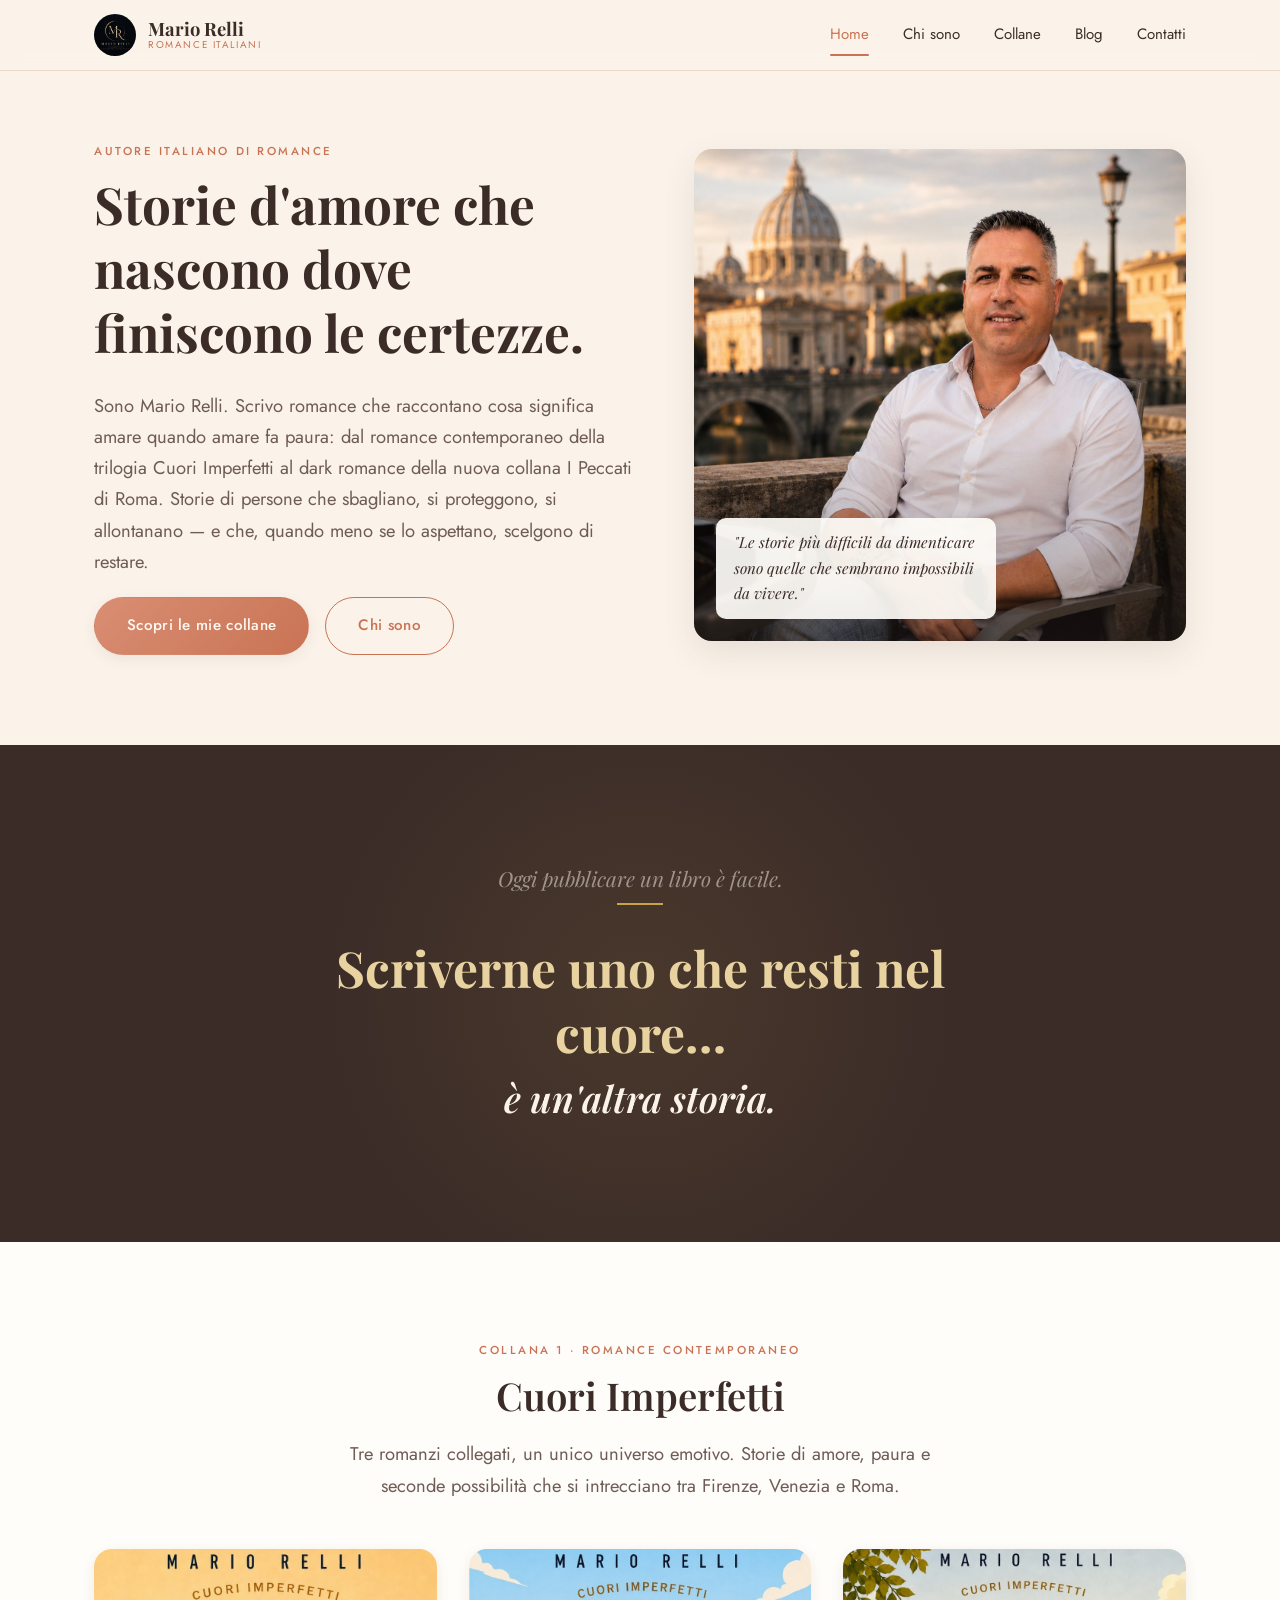
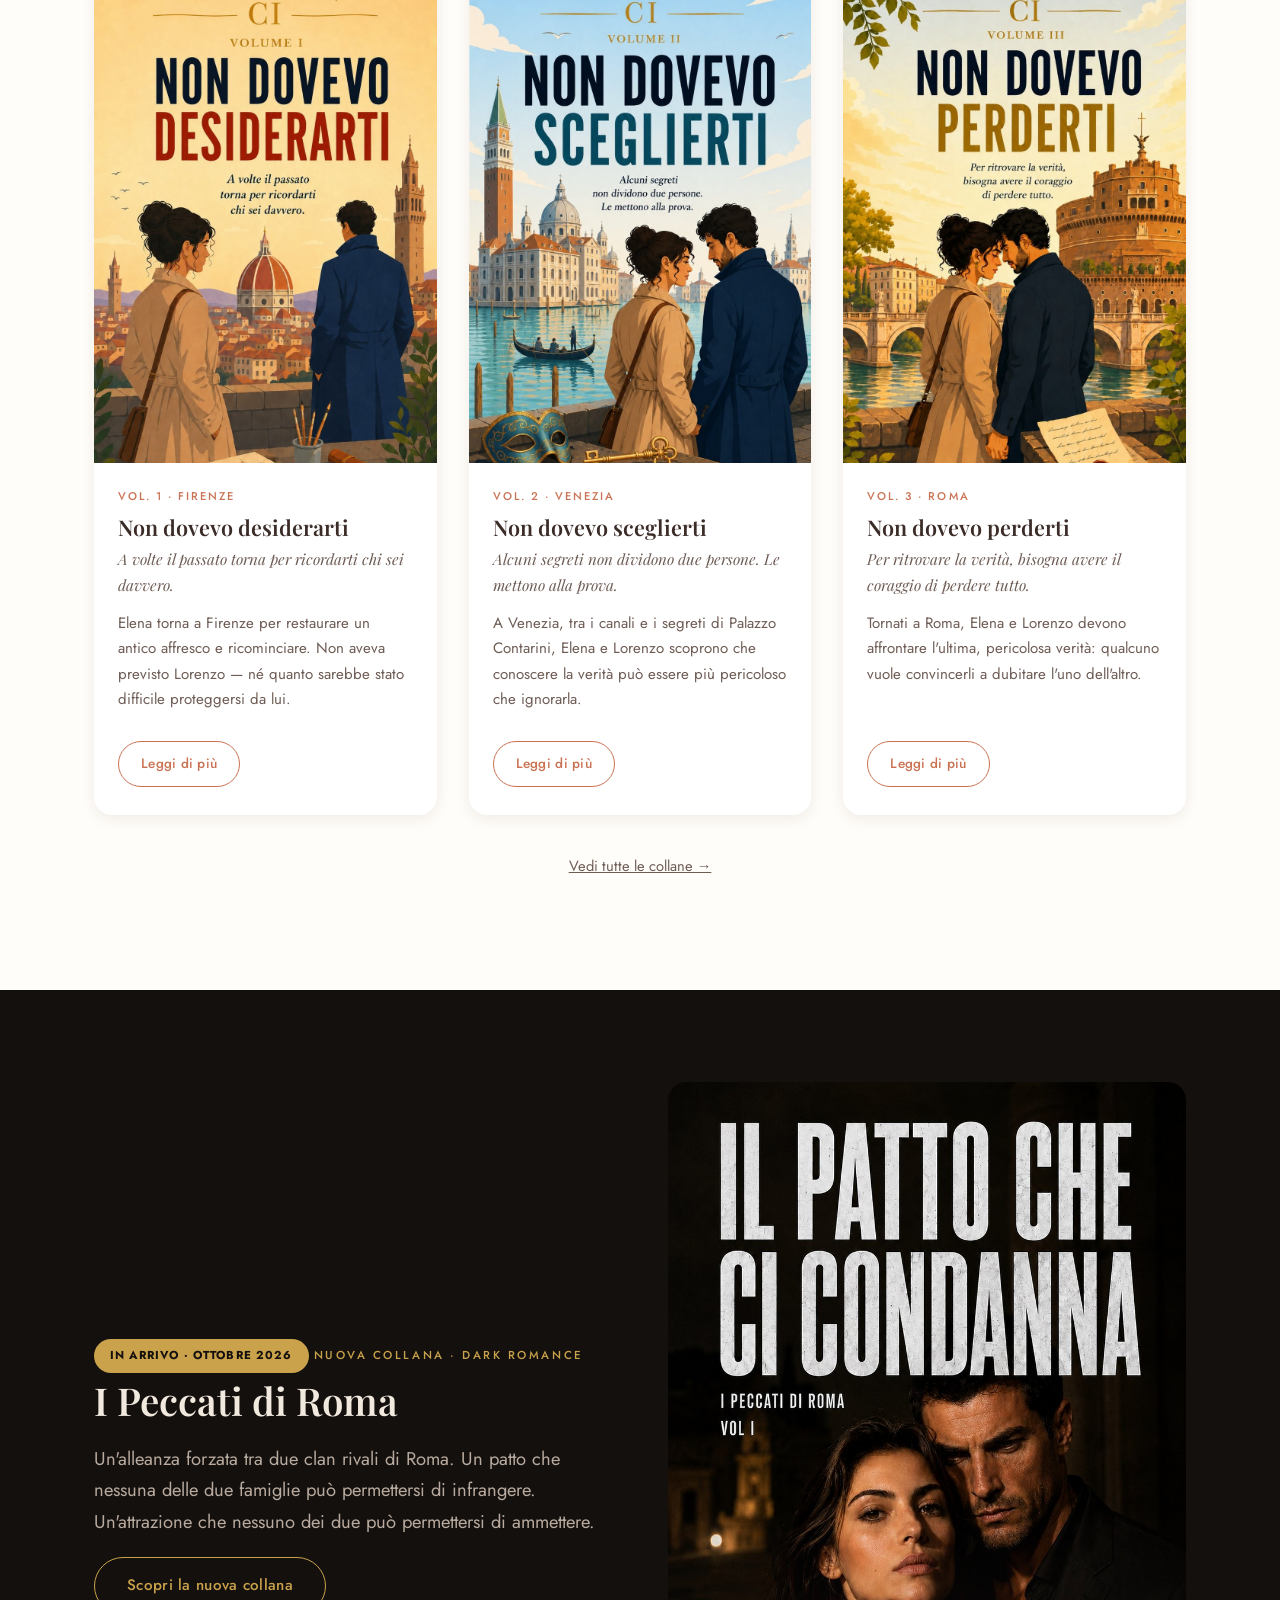
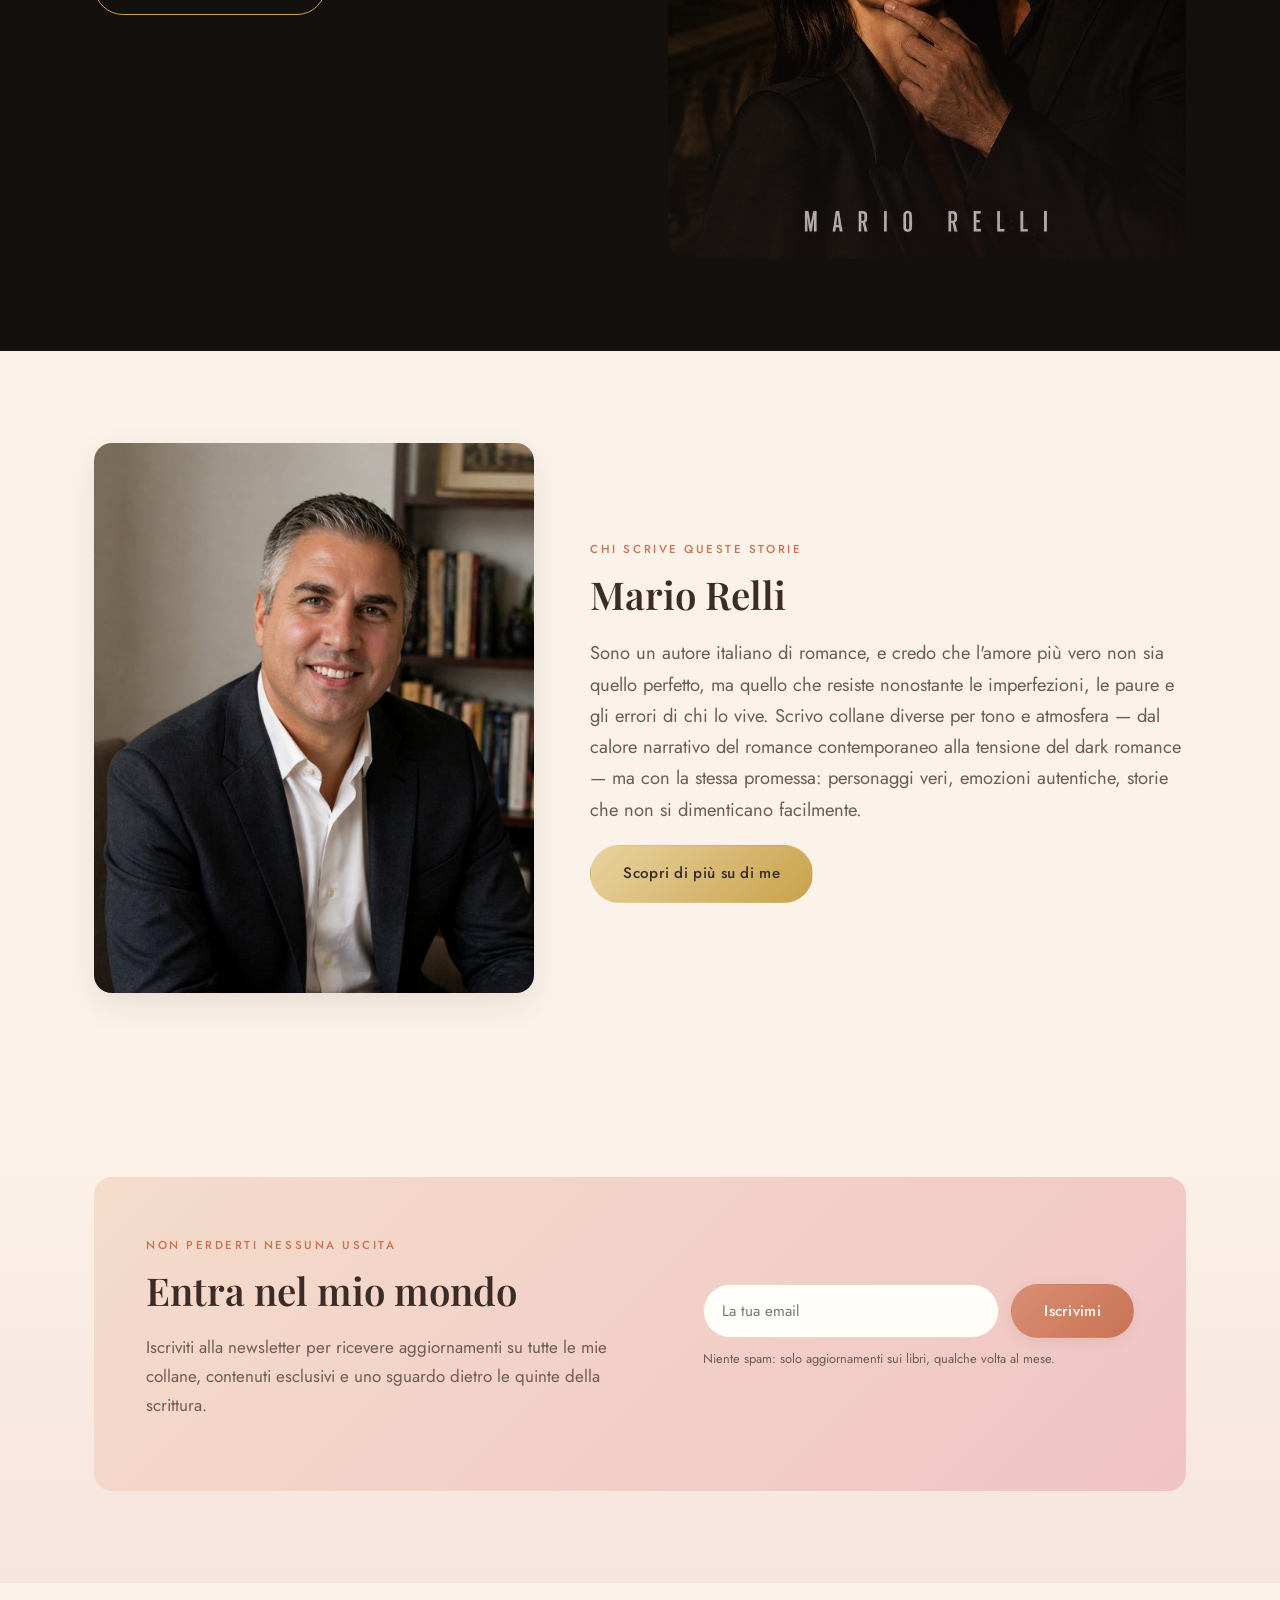
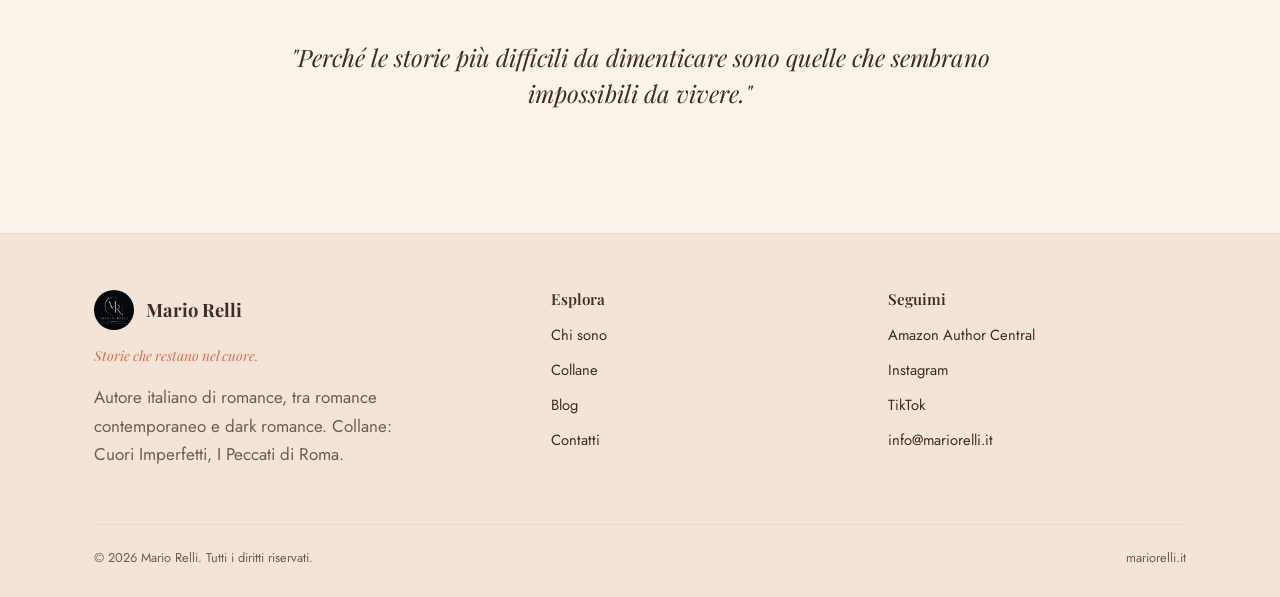
==== index.html @ b2e750b1 "Sito autore Mario Relli — versione iniziale" ====
<!DOCTYPE html>
<html lang="it">
<head>
<meta charset="UTF-8">
<meta name="viewport" content="width=device-width, initial-scale=1.0">
<title>Mario Relli — Autore italiano di romance</title>
<meta name="description" content="Mario Relli, autore italiano di romance. Dal romance contemporaneo di Cuori Imperfetti al dark romance de I Peccati di Roma: storie intense di amore, paura e seconde possibilità.">
<link rel="icon" href="images/logo.png">
<link rel="preconnect" href="https://fonts.googleapis.com">
<link href="https://fonts.googleapis.com/css2?family=Playfair+Display:wght@600;700&family=Jost:wght@300;400;500;600&display=swap" rel="stylesheet">
<link rel="stylesheet" href="css/style.css">
</head>
<body>

<header class="site-header">
  <div class="container">
    <a class="brand" href="index.html">
      <img src="images/logo.png" alt="Logo Mario Relli">
      <span class="brand-text">
        <span class="name">Mario Relli</span>
        <span class="tag">Romance italiani</span>
      </span>
    </a>
    <nav class="nav-links">
      <a href="index.html" class="active">Home</a>
      <a href="chi-sono.html">Chi sono</a>
      <a href="collane.html">Collane</a>
      <a href="blog.html">Blog</a>
      <a href="contatti.html">Contatti</a>
    </nav>
    <button class="nav-toggle" aria-label="Apri menu">
      <span></span><span></span><span></span>
    </button>
  </div>
</header>

<section class="hero">
  <div class="container">
    <div class="hero-copy">
      <span class="eyebrow">Autore italiano di romance</span>
      <h1>Storie d'amore che nascono dove finiscono le certezze.</h1>
      <p class="lede">Sono Mario Relli. Scrivo romance che raccontano cosa significa amare quando amare fa paura: dal romance contemporaneo della trilogia Cuori Imperfetti al dark romance della nuova collana I Peccati di Roma. Storie di persone che sbagliano, si proteggono, si allontanano — e che, quando meno se lo aspettano, scelgono di restare.</p>
      <div class="btn-row">
        <a href="collane.html" class="btn btn-primary">Scopri le mie collane</a>
        <a href="chi-sono.html" class="btn btn-outline">Chi sono</a>
      </div>
    </div>
    <div class="hero-photo">
      <img src="images/autore-hero-home.jpg" alt="Mario Relli, autore">
      <div class="hero-badge">"Le storie più difficili da dimenticare sono quelle che sembrano impossibili da vivere."</div>
    </div>
  </div>
</section>

<section class="manifesto">
  <div class="container">
    <div class="manifesto-inner">
      <p class="manifesto-line is-muted">Oggi pubblicare un libro è facile.</p>
      <div class="manifesto-rule"></div>
      <p class="manifesto-line is-lead">Scriverne uno che resti nel cuore…</p>
      <p class="manifesto-line is-close">è un'altra storia.</p>
    </div>
  </div>
</section>

<section class="section-alt">
  <div class="container">
    <div class="center" style="max-width:640px;">
      <span class="eyebrow">Collana 1 &middot; Romance contemporaneo</span>
      <h2>Cuori Imperfetti</h2>
      <p class="lede center">Tre romanzi collegati, un unico universo emotivo. Storie di amore, paura e seconde possibilità che si intrecciano tra Firenze, Venezia e Roma.</p>
    </div>

    <div class="books-grid">
      <div class="book-card">
        <div class="book-cover"><img src="images/cover-vol1.jpg" alt="Copertina di Non dovevo desiderarti"></div>
        <div class="book-body">
          <span class="book-vol">Vol. 1 · Firenze</span>
          <h3>Non dovevo desiderarti</h3>
          <p class="book-tagline">A volte il passato torna per ricordarti chi sei davvero.</p>
          <p class="excerpt">Elena torna a Firenze per restaurare un antico affresco e ricominciare. Non aveva previsto Lorenzo — né quanto sarebbe stato difficile proteggersi da lui.</p>
          <div class="book-actions">
            <a href="collana-cuori-imperfetti.html#vol1" class="btn btn-outline btn-sm">Leggi di più</a>
          </div>
        </div>
      </div>

      <div class="book-card">
        <div class="book-cover"><img src="images/cover-vol2.jpg" alt="Copertina di Non dovevo sceglierti"></div>
        <div class="book-body">
          <span class="book-vol">Vol. 2 · Venezia</span>
          <h3>Non dovevo sceglierti</h3>
          <p class="book-tagline">Alcuni segreti non dividono due persone. Le mettono alla prova.</p>
          <p class="excerpt">A Venezia, tra i canali e i segreti di Palazzo Contarini, Elena e Lorenzo scoprono che conoscere la verità può essere più pericoloso che ignorarla.</p>
          <div class="book-actions">
            <a href="collana-cuori-imperfetti.html#vol2" class="btn btn-outline btn-sm">Leggi di più</a>
          </div>
        </div>
      </div>

      <div class="book-card">
        <div class="book-cover"><img src="images/cover-vol3.jpg" alt="Copertina di Non dovevo perderti"></div>
        <div class="book-body">
          <span class="book-vol">Vol. 3 · Roma</span>
          <h3>Non dovevo perderti</h3>
          <p class="book-tagline">Per ritrovare la verità, bisogna avere il coraggio di perdere tutto.</p>
          <p class="excerpt">Tornati a Roma, Elena e Lorenzo devono affrontare l'ultima, pericolosa verità: qualcuno vuole convincerli a dubitare l'uno dell'altro.</p>
          <div class="book-actions">
            <a href="collana-cuori-imperfetti.html#vol3" class="btn btn-outline btn-sm">Leggi di più</a>
          </div>
        </div>
      </div>
    </div>

    <p class="center" style="margin-top:36px;"><a href="collane.html" style="text-decoration:underline; font-size:0.92rem;">Vedi tutte le collane →</a></p>
  </div>
</section>

<section class="dark-zone">
  <div class="container">
    <div class="dark-teaser-grid">
      <div>
        <span class="badge-soon">In arrivo &middot; Ottobre 2026</span>
        <p class="eyebrow" style="margin-top:20px;">Nuova collana &middot; Dark romance</p>
        <h2>I Peccati di Roma</h2>
        <p class="lede">Un'alleanza forzata tra due clan rivali di Roma. Un patto che nessuna delle due famiglie può permettersi di infrangere. Un'attrazione che nessuno dei due può permettersi di ammettere.</p>
        <a href="collana-peccati-di-roma.html" class="btn btn-outline">Scopri la nuova collana</a>
      </div>
      <div class="hero-photo" style="background:none; box-shadow:none;">
        <img src="images/cover-ipdr-vol1.jpg" alt="Il patto che ci condanna — I Peccati di Roma" style="border-radius: var(--radius); box-shadow: 0 24px 60px rgba(0,0,0,0.55);">
      </div>
    </div>
  </div>
</section>

<section>
  <div class="container">
    <div class="about-grid">
      <div class="about-photo">
        <img src="images/autore-libreria.jpg" alt="Mario Relli a Roma">
      </div>
      <div>
        <span class="eyebrow">Chi scrive queste storie</span>
        <h2>Mario Relli</h2>
        <p class="lede">Sono un autore italiano di romance, e credo che l'amore più vero non sia quello perfetto, ma quello che resiste nonostante le imperfezioni, le paure e gli errori di chi lo vive. Scrivo collane diverse per tono e atmosfera — dal calore narrativo del romance contemporaneo alla tensione del dark romance — ma con la stessa promessa: personaggi veri, emozioni autentiche, storie che non si dimenticano facilmente.</p>
        <a href="chi-sono.html" class="btn btn-gold">Scopri di più su di me</a>
      </div>
    </div>
  </div>
</section>

<section class="section-blush">
  <div class="container">
    <div class="newsletter-box">
      <div>
        <span class="eyebrow">Non perderti nessuna uscita</span>
        <h2>Entra nel mio mondo</h2>
        <p>Iscriviti alla newsletter per ricevere aggiornamenti su tutte le mie collane, contenuti esclusivi e uno sguardo dietro le quinte della scrittura.</p>
      </div>
      <div>
        <form class="newsletter-form" action="#" method="post">
          <input type="email" name="email" placeholder="La tua email" required>
          <button type="submit" class="btn btn-primary">Iscrivimi</button>
        </form>
        <p class="newsletter-note">Niente spam: solo aggiornamenti sui libri, qualche volta al mese.</p>
      </div>
    </div>
  </div>
</section>

<section class="section-tight">
  <div class="container quote-block">
    <p>"Perché le storie più difficili da dimenticare sono quelle che sembrano impossibili da vivere."</p>
  </div>
</section>

<footer class="site-footer">
  <div class="container">
    <div class="footer-grid">
      <div>
        <div class="footer-brand">
          <img src="images/logo.png" alt="Logo Mario Relli">
          <span class="brand-text">
            <span class="name" style="font-family: var(--serif); font-weight:700;">Mario Relli</span>
          </span>
        </div>
        <p class="footer-motto">Storie che restano nel cuore.</p>
        <p style="max-width:320px;">Autore italiano di romance, tra romance contemporaneo e dark romance. Collane: Cuori Imperfetti, I Peccati di Roma.</p>
      </div>
      <div>
        <h4>Esplora</h4>
        <ul class="footer-links">
          <li><a href="chi-sono.html">Chi sono</a></li>
          <li><a href="collane.html">Collane</a></li>
          <li><a href="blog.html">Blog</a></li>
          <li><a href="contatti.html">Contatti</a></li>
        </ul>
      </div>
      <div>
        <h4>Seguimi</h4>
        <ul class="footer-links">
          <li><a href="https://www.amazon.it/stores/author/B0GXN5X1GJ/about" target="_blank" rel="noopener">Amazon Author Central</a></li>
          <li><a href="https://www.instagram.com/mario.relli/" target="_blank" rel="noopener">Instagram</a></li>
          <li><a href="https://www.tiktok.com/@mario.relli" target="_blank" rel="noopener">TikTok</a></li>
          <li><a href="mailto:info@mariorelli.it">info@mariorelli.it</a></li>
        </ul>
      </div>
    </div>
    <div class="footer-bottom">
      <span>© 2026 Mario Relli. Tutti i diritti riservati.</span>
      <span>mariorelli.it</span>
    </div>
  </div>
</footer>

<script src="js/main.js"></script>
</body>
</html>
---- css/style.css ----
/* ============================================
   Mario Relli — Sito Autore
   Palette calda e pastello, stile narrativo
   ============================================ */

:root {
  --cream: #FBF3EA;
  --cream-soft: #FFFDF9;
  --card: #FFFFFF;
  --blush: #F0C4C4;
  --blush-deep: #E3A0A3;
  --terracotta: #D98E73;
  --terracotta-deep: #C97354;
  --gold: #C9A24B;
  --gold-soft: #E8D3A0;
  --sage: #B8C4AC;
  --ink: #3B2C28;
  --ink-soft: #6E5C55;
  --line: #EAD9CB;
  --shadow: 0 12px 32px rgba(59, 44, 40, 0.10);
  --shadow-sm: 0 4px 14px rgba(59, 44, 40, 0.08);
  --radius: 18px;
  --radius-sm: 10px;
  --serif: "Playfair Display", "Georgia", serif;
  --sans: "Jost", "Helvetica Neue", Arial, sans-serif;
}

* { box-sizing: border-box; }
html { scroll-behavior: smooth; }

body {
  margin: 0;
  font-family: var(--sans);
  background: var(--cream);
  color: var(--ink);
  line-height: 1.7;
  font-size: 17px;
  -webkit-font-smoothing: antialiased;
}

img { max-width: 100%; display: block; }

a { color: inherit; text-decoration: none; }

.container {
  width: 100%;
  max-width: 1140px;
  margin: 0 auto;
  padding: 0 24px;
}

h1, h2, h3, h4 {
  font-family: var(--serif);
  font-weight: 600;
  line-height: 1.25;
  margin: 0 0 0.5em;
  color: var(--ink);
}

h1 { font-size: clamp(2.2rem, 4vw, 3.4rem); font-weight: 700; }
h2 { font-size: clamp(1.7rem, 3vw, 2.4rem); }
h3 { font-size: 1.35rem; }

p { margin: 0 0 1.1em; color: var(--ink-soft); }

.eyebrow {
  display: inline-block;
  font-family: var(--sans);
  letter-spacing: 0.22em;
  text-transform: uppercase;
  font-size: 0.72rem;
  color: var(--terracotta-deep);
  font-weight: 500;
  margin-bottom: 0.9em;
}

.lede {
  font-size: 1.15rem;
  color: var(--ink-soft);
  max-width: 640px;
}

section { padding: 92px 0; }
.section-tight { padding: 56px 0; }

.center { text-align: center; margin-left: auto; margin-right: auto; }

/* Buttons */
.btn {
  display: inline-flex;
  align-items: center;
  gap: 8px;
  padding: 15px 32px;
  border-radius: 999px;
  font-family: var(--sans);
  font-size: 0.95rem;
  font-weight: 500;
  letter-spacing: 0.02em;
  cursor: pointer;
  border: 1px solid transparent;
  transition: transform 0.2s ease, box-shadow 0.2s ease, background 0.2s ease, color .2s ease;
}
.btn-primary {
  background: linear-gradient(135deg, var(--terracotta), var(--terracotta-deep));
  color: #FFF8F2;
  box-shadow: var(--shadow-sm);
}
.btn-primary:hover { transform: translateY(-2px); box-shadow: var(--shadow); }
.btn-outline {
  background: transparent;
  border-color: var(--terracotta-deep);
  color: var(--terracotta-deep);
}
.btn-outline:hover { background: var(--terracotta-deep); color: #FFF8F2; }
.btn-gold {
  background: linear-gradient(135deg, var(--gold-soft), var(--gold));
  color: var(--ink);
}
.btn-gold:hover { transform: translateY(-2px); box-shadow: var(--shadow); }
.btn-sm { padding: 10px 22px; font-size: 0.85rem; }

/* Header */
.site-header {
  position: sticky;
  top: 0;
  z-index: 100;
  background: rgba(251, 243, 234, 0.92);
  backdrop-filter: blur(10px);
  border-bottom: 1px solid var(--line);
}
.site-header .container {
  display: flex;
  align-items: center;
  justify-content: space-between;
  padding-top: 14px;
  padding-bottom: 14px;
}
.brand { display: flex; align-items: center; gap: 12px; }
.brand img { height: 42px; width: 42px; border-radius: 50%; }
.brand-text { display: flex; flex-direction: column; line-height: 1.1; }
.brand-text .name { font-family: var(--serif); font-weight: 700; font-size: 1.15rem; }
.brand-text .tag { font-size: 0.62rem; letter-spacing: 0.16em; text-transform: uppercase; color: var(--terracotta-deep); }

.nav-links {
  display: flex;
  align-items: center;
  gap: 34px;
  font-size: 0.94rem;
}
.nav-links a { position: relative; padding: 4px 0; color: var(--ink); }
.nav-links a.active, .nav-links a:hover { color: var(--terracotta-deep); }
.nav-links a.active::after {
  content: "";
  position: absolute;
  left: 0; right: 0; bottom: -4px;
  height: 2px;
  background: var(--terracotta-deep);
  border-radius: 2px;
}

.nav-toggle {
  display: none;
  flex-direction: column;
  justify-content: center;
  align-items: center;
  gap: 5px;
  background: none;
  border: none;
  cursor: pointer;
  padding: 10px;
  min-width: 44px;
  min-height: 44px;
}
.nav-toggle span { width: 24px; height: 2px; background: var(--ink); border-radius: 2px; }

/* Hero */
.hero {
  padding: 64px 0 90px;
  overflow: hidden;
}
.hero .container {
  display: grid;
  grid-template-columns: 1.05fr 0.95fr;
  gap: 56px;
  align-items: center;
}
.hero-copy .btn-row { display: flex; gap: 16px; flex-wrap: wrap; margin-top: 8px; }
.hero-photo {
  position: relative;
  border-radius: var(--radius);
  overflow: hidden;
  box-shadow: var(--shadow);
}
.hero-photo img { width: 100%; height: 100%; object-fit: cover; }
.hero-photo::after {
  content: "";
  position: absolute; inset: 0;
  background: linear-gradient(180deg, rgba(59,44,40,0) 55%, rgba(59,44,40,0.35) 100%);
}
.hero-badge {
  position: absolute;
  left: 22px; bottom: 22px;
  z-index: 2;
  background: rgba(255, 253, 249, 0.92);
  border-radius: var(--radius-sm);
  padding: 12px 18px;
  font-family: var(--serif);
  font-style: italic;
  font-size: 0.95rem;
  color: var(--ink);
  box-shadow: var(--shadow-sm);
  max-width: 280px;
}

/* Soft divider */
.divider {
  height: 1px;
  background: linear-gradient(90deg, transparent, var(--line), transparent);
  margin: 0;
}

/* Alt section background */
.section-alt { background: var(--cream-soft); }
.section-blush { background: linear-gradient(180deg, var(--cream) 0%, #F7E4DE 100%); }

/* Book cards */
.books-grid {
  display: grid;
  grid-template-columns: repeat(3, 1fr);
  gap: 32px;
  margin-top: 48px;
}
.book-card {
  background: var(--card);
  border-radius: var(--radius);
  overflow: hidden;
  box-shadow: var(--shadow-sm);
  display: flex;
  flex-direction: column;
  transition: transform 0.25s ease, box-shadow 0.25s ease;
}
.book-card:hover { transform: translateY(-6px); box-shadow: var(--shadow); }
.book-cover { aspect-ratio: 3/4.5; overflow: hidden; }
.book-cover img { width: 100%; height: 100%; object-fit: cover; }
.book-body { padding: 24px 24px 28px; display: flex; flex-direction: column; flex: 1; }
.book-vol {
  font-size: 0.7rem; letter-spacing: 0.18em; text-transform: uppercase;
  color: var(--terracotta-deep); margin-bottom: 8px; font-weight: 500;
}
.book-body h3 { margin-bottom: 6px; }
.book-tagline { font-family: var(--serif); font-style: italic; color: var(--ink-soft); font-size: 0.95rem; margin-bottom: 12px; }
.book-body p.excerpt { flex: 1; font-size: 0.94rem; }
.book-actions { display: flex; gap: 10px; margin-top: 12px; flex-wrap: wrap; }

/* Full book detail (collana pages) */
.book-detail {
  display: grid;
  grid-template-columns: 340px 1fr;
  gap: 48px;
  align-items: start;
  padding: 56px 0;
}
.book-detail:not(:last-child) { border-bottom: 1px solid var(--line); }
.book-detail .book-cover { border-radius: var(--radius); box-shadow: var(--shadow); }
.book-detail-copy .setting {
  display: inline-flex; align-items: center; gap: 8px;
  font-size: 0.82rem; color: var(--ink-soft); margin-bottom: 18px;
}
.setting .dot { width: 6px; height: 6px; border-radius: 50%; background: var(--terracotta); }

/* Series intro banner */
.series-banner {
  background: var(--card);
  border-radius: var(--radius);
  padding: 40px;
  box-shadow: var(--shadow-sm);
  display: grid;
  grid-template-columns: auto 1fr;
  gap: 28px;
  align-items: center;
}
.series-banner img { width: 84px; height: 84px; border-radius: 50%; }

/* Manifesto — il mantra del sito */
.manifesto {
  background: var(--ink);
  padding: 120px 0;
  text-align: center;
  position: relative;
  overflow: hidden;
}
.manifesto::before {
  content: "";
  position: absolute;
  top: 50%; left: 50%;
  width: 640px; height: 640px;
  transform: translate(-50%, -50%);
  background: radial-gradient(circle, rgba(201,162,75,0.10) 0%, rgba(201,162,75,0) 70%);
  pointer-events: none;
}
.manifesto-inner { position: relative; z-index: 1; max-width: 760px; margin: 0 auto; }
.manifesto-rule {
  width: 46px; height: 2px;
  background: var(--gold);
  margin: 0 auto 30px;
}
.manifesto-line {
  font-family: var(--serif);
  margin: 0;
  line-height: 1.32;
}
.manifesto-line.is-muted {
  font-size: clamp(1.05rem, 2vw, 1.3rem);
  color: rgba(251, 243, 234, 0.5);
  font-style: italic;
  margin-bottom: 10px;
}
.manifesto-line.is-lead {
  font-size: clamp(1.9rem, 4.2vw, 3.1rem);
  font-weight: 700;
  color: var(--gold-soft);
  margin-bottom: 8px;
}
.manifesto-line.is-close {
  font-size: clamp(1.5rem, 3vw, 2.3rem);
  font-weight: 600;
  font-style: italic;
  color: #FBF3EA;
}
.footer-motto {
  font-family: var(--serif);
  font-style: italic;
  font-size: 0.86rem;
  color: var(--terracotta-deep);
  margin-top: 10px;
}
.dark-zone .footer-motto { color: var(--dr-gold); }

/* Quote / bio teaser */
.quote-block {
  max-width: 760px;
  margin: 0 auto;
  text-align: center;
}
.quote-block p {
  font-family: var(--serif);
  font-style: italic;
  font-size: 1.5rem;
  color: var(--ink);
  line-height: 1.5;
}

/* About */
.about-grid {
  display: grid;
  grid-template-columns: 0.85fr 1.15fr;
  gap: 56px;
  align-items: center;
}
.about-photo { border-radius: var(--radius); overflow: hidden; box-shadow: var(--shadow); }

.timeline { margin-top: 20px; display: grid; gap: 18px; }
.timeline-item { display: flex; gap: 16px; align-items: flex-start; }
.timeline-mark {
  width: 34px; height: 34px; border-radius: 50%;
  background: var(--gold-soft); color: var(--ink);
  display: flex; align-items: center; justify-content: center;
  font-family: var(--serif); font-weight: 700; font-size: 0.85rem;
  flex-shrink: 0;
}
.timeline-item .city { font-family: var(--serif); font-weight: 600; margin-bottom: 2px; }

/* Newsletter */
.newsletter-box {
  background: linear-gradient(135deg, #F4DCCB 0%, #F0C4C4 100%);
  border-radius: var(--radius);
  padding: 52px;
  display: grid;
  grid-template-columns: 1.2fr 1fr;
  gap: 40px;
  align-items: center;
}
.newsletter-form { display: flex; gap: 12px; flex-wrap: wrap; }
.newsletter-form input[type="email"] {
  flex: 1;
  min-width: 210px;
  padding: 15px 18px;
  border-radius: 999px;
  border: 1px solid var(--line);
  font-family: var(--sans);
  font-size: 0.95rem;
  background: var(--cream-soft);
}
.newsletter-note { font-size: 0.8rem; color: var(--ink-soft); margin-top: 10px; }

/* Blog */
.blog-grid {
  display: grid;
  grid-template-columns: repeat(3, 1fr);
  gap: 32px;
  margin-top: 48px;
}
.post-card {
  background: var(--card);
  border-radius: var(--radius);
  overflow: hidden;
  box-shadow: var(--shadow-sm);
  transition: transform 0.25s ease, box-shadow 0.25s ease;
  display: flex; flex-direction: column;
}
.post-card:hover { transform: translateY(-6px); box-shadow: var(--shadow); }
.post-thumb { height: 180px; }
.post-thumb img { width: 100%; height: 100%; object-fit: cover; }
.post-body { padding: 24px; display: flex; flex-direction: column; gap: 10px; flex: 1; }
.post-meta { font-size: 0.75rem; letter-spacing: 0.08em; text-transform: uppercase; color: var(--terracotta-deep); }
.post-body h3 { margin-bottom: 0; }
.post-body p { font-size: 0.93rem; flex: 1; }
.read-more { font-weight: 600; font-size: 0.88rem; color: var(--terracotta-deep); }

.post-article {
  max-width: 740px;
  margin: 0 auto;
}
.post-article .post-hero { border-radius: var(--radius); overflow: hidden; margin-bottom: 36px; box-shadow: var(--shadow); }
.post-article h1 { margin-bottom: 0.3em; }
.post-article p { font-size: 1.05rem; }
.post-article blockquote {
  margin: 32px 0;
  padding: 4px 0 4px 24px;
  border-left: 3px solid var(--terracotta);
  font-family: var(--serif);
  font-style: italic;
  font-size: 1.2rem;
  color: var(--ink);
}

/* Contact */
.contact-grid {
  display: grid;
  grid-template-columns: 1fr 1fr;
  gap: 48px;
}
.contact-card {
  background: var(--card);
  border-radius: var(--radius);
  padding: 40px;
  box-shadow: var(--shadow-sm);
}
.contact-list { list-style: none; padding: 0; margin: 24px 0 0; display: grid; gap: 16px; }
.contact-list li { display: flex; align-items: center; gap: 14px; font-size: 0.98rem; }
.contact-list .ico {
  width: 40px; height: 40px; border-radius: 50%;
  background: var(--blush); display: flex; align-items: center; justify-content: center;
  flex-shrink: 0; font-size: 1.1rem;
}
.contact-form { display: grid; gap: 14px; }
.contact-form input, .contact-form textarea {
  width: 100%; padding: 14px 16px; border-radius: var(--radius-sm);
  border: 1px solid var(--line); font-family: var(--sans); font-size: 0.95rem;
  background: var(--cream-soft);
}
.contact-form textarea { min-height: 130px; resize: vertical; }

/* Footer */
.site-footer {
  background: #F4E4D8;
  border-top: 1px solid var(--line);
  padding: 56px 0 28px;
  margin-top: 40px;
}
.footer-grid {
  display: grid;
  grid-template-columns: 1.4fr 1fr 1fr;
  gap: 40px;
  margin-bottom: 36px;
}
.footer-grid h4 { font-size: 0.95rem; margin-bottom: 14px; }
.footer-links { list-style: none; padding: 0; margin: 0; display: grid; gap: 10px; font-size: 0.92rem; }
.footer-links a:hover { color: var(--terracotta-deep); }
.footer-brand { display: flex; align-items: center; gap: 12px; margin-bottom: 14px; }
.footer-brand img { height: 40px; width: 40px; border-radius: 50%; }
.footer-bottom {
  border-top: 1px solid var(--line);
  padding-top: 22px;
  display: flex;
  justify-content: space-between;
  flex-wrap: wrap;
  gap: 10px;
  font-size: 0.8rem;
  color: var(--ink-soft);
}

/* Page header (interior pages) */
.page-header {
  padding: 64px 0 40px;
  text-align: center;
}

/* ============================================
   Collane (hub multi-serie)
   ============================================ */
.collana-grid {
  display: grid;
  grid-template-columns: repeat(2, 1fr);
  gap: 32px;
  margin-top: 48px;
}
.collana-card {
  border-radius: var(--radius);
  overflow: hidden;
  box-shadow: var(--shadow-sm);
  display: flex;
  flex-direction: column;
  transition: transform 0.25s ease, box-shadow 0.25s ease;
  background: var(--card);
}
.collana-card:hover { transform: translateY(-6px); box-shadow: var(--shadow); }
.collana-cover-stack {
  display: grid;
  grid-template-columns: repeat(3, 1fr);
  gap: 2px;
  height: 220px;
  overflow: hidden;
}
.collana-cover-stack img { width: 100%; height: 100%; object-fit: cover; }
.collana-cover-solo { height: 220px; overflow: hidden; position: relative; }
.collana-cover-solo img { width: 100%; height: 100%; object-fit: cover; object-position: 50% 30%; }
.collana-cover-solo::after {
  content: "";
  position: absolute; inset: 0;
  background: linear-gradient(180deg, rgba(20,16,14,0) 60%, rgba(20,16,14,0.5) 100%);
}
.collana-body { padding: 30px 30px 34px; }
.collana-status {
  display: inline-flex; align-items: center; gap: 8px;
  font-size: 0.72rem; letter-spacing: 0.14em; text-transform: uppercase;
  font-weight: 600; margin-bottom: 14px;
}
.collana-status.is-complete { color: var(--terracotta-deep); }
.collana-status.is-soon { color: var(--gold); }
.collana-body h3 { font-size: 1.6rem; margin-bottom: 8px; }
.collana-meta { font-size: 0.85rem; color: var(--ink-soft); margin-bottom: 14px; }
.collana-cover-solo img { transition: transform 0.5s ease; }
.collana-card:hover .collana-cover-solo img,
.collana-card:hover .collana-cover-stack img { transform: scale(1.04); }
.collana-cover-stack img { transition: transform 0.5s ease; }
/* La collana dark romance mantiene lo stesso involucro card delle altre:
   il tono resta affidato alla cover e all'accento oro, non allo sfondo,
   cosi' la griglia resta coerente anche affiancando piu' collane future. */

/* Teaser collana in home (dark-zone) */
.dark-teaser-grid {
  display: grid;
  grid-template-columns: 1fr 1fr;
  gap: 56px;
  align-items: center;
}

/* ============================================
   Tema scuro — per collane dark romance
   Riusa le stesse classi (.btn, .book-card, ecc.)
   dentro un contenitore .dark-zone
   ============================================ */
:root {
  --dr-bg: #14100E;
  --dr-bg-alt: #1B1613;
  --dr-card: #201A17;
  --dr-gold: #C9A24B;
  --dr-wine: #7C2530;
  --dr-wine-deep: #5C1C22;
  --dr-text: #F1E9DE;
  --dr-text-soft: #B8AA9E;
  --dr-line: #332B26;
}

.dark-zone {
  background: var(--dr-bg);
  color: var(--dr-text-soft);
}
.dark-zone .eyebrow { color: var(--dr-gold); }
.dark-zone h1, .dark-zone h2, .dark-zone h3, .dark-zone h4 { color: var(--dr-text); }
.dark-zone p { color: var(--dr-text-soft); }
.dark-zone .lede { color: var(--dr-text-soft); }
.dark-zone .divider { background: linear-gradient(90deg, transparent, var(--dr-line), transparent); }

.dark-zone .btn-primary {
  background: linear-gradient(135deg, var(--dr-wine), var(--dr-wine-deep));
  color: #F5E9DE;
  box-shadow: 0 12px 28px rgba(0,0,0,0.45);
}
.dark-zone .btn-outline {
  border-color: var(--dr-gold);
  color: var(--dr-gold);
}
.dark-zone .btn-outline:hover { background: var(--dr-gold); color: var(--dr-bg); }

.dark-zone .book-card,
.dark-zone .char-card,
.dark-zone .content-note,
.dark-zone .newsletter-box {
  background: var(--dr-card);
  box-shadow: 0 14px 34px rgba(0,0,0,0.4);
}
.dark-zone .book-vol { color: var(--dr-gold); }
.dark-zone .book-tagline { color: var(--dr-text); }
.dark-zone .book-detail:not(:last-child) { border-bottom: 1px solid var(--dr-line); }
.dark-zone .setting { color: var(--dr-text-soft); }
.dark-zone .setting .dot { background: var(--dr-wine); }

.dark-zone .newsletter-box {
  background: linear-gradient(135deg, var(--dr-bg-alt), #241C18);
  border: 1px solid var(--dr-line);
}
.dark-zone .newsletter-form input[type="email"] {
  background: var(--dr-bg);
  border-color: var(--dr-line);
  color: var(--dr-text);
}
.dark-zone .newsletter-note { color: var(--dr-text-soft); }

.badge-soon {
  display: inline-flex;
  align-items: center;
  gap: 8px;
  background: var(--dr-gold);
  color: var(--dr-bg);
  padding: 7px 16px;
  border-radius: 999px;
  font-size: 0.72rem;
  letter-spacing: 0.1em;
  text-transform: uppercase;
  font-weight: 700;
}

.content-note {
  border: 1px solid var(--dr-line);
  border-radius: var(--radius-sm);
  padding: 16px 22px;
  font-size: 0.85rem;
  color: var(--dr-text-soft);
  background: rgba(255,255,255,0.02);
  max-width: 640px;
}

.char-grid {
  display: grid;
  grid-template-columns: repeat(2, 1fr);
  gap: 32px;
  margin-top: 48px;
}
.char-card { border-radius: var(--radius); overflow: hidden; background: var(--card); box-shadow: var(--shadow-sm); }
.char-photo { aspect-ratio: 3/4; overflow: hidden; }
.char-photo img { width: 100%; height: 100%; object-fit: cover; }
.char-body { padding: 26px 26px 30px; }
.char-name { font-family: var(--serif); font-size: 1.3rem; color: var(--ink); margin-bottom: 2px; }
.char-role { font-size: 0.78rem; letter-spacing: 0.1em; text-transform: uppercase; color: var(--terracotta-deep); margin-bottom: 12px; }
.dark-zone .char-name { color: var(--dr-text); }
.dark-zone .char-role { color: var(--dr-gold); }

.vol-placeholder {
  aspect-ratio: 3/4.5;
  border: 1px dashed var(--dr-line);
  border-radius: var(--radius);
  display: flex;
  flex-direction: column;
  align-items: center;
  justify-content: center;
  gap: 10px;
  text-align: center;
  padding: 24px;
  background: rgba(255,255,255,0.015);
}
.vol-placeholder .vol-num { font-family: var(--serif); font-size: 2.2rem; color: var(--dr-gold); }
.vol-placeholder .vol-label { font-size: 0.78rem; letter-spacing: 0.1em; text-transform: uppercase; color: var(--dr-text-soft); }

.dark-hero {
  padding: 70px 0 60px;
}
.dark-hero .container {
  display: grid;
  grid-template-columns: 0.95fr 1.05fr;
  gap: 56px;
  align-items: center;
}
.dark-hero .book-cover { border-radius: var(--radius); overflow: hidden; box-shadow: 0 24px 60px rgba(0,0,0,0.55); }

@media (max-width: 880px) {
  .collana-grid { grid-template-columns: 1fr; }
  .char-grid { grid-template-columns: 1fr; }
  .dark-hero .container { grid-template-columns: 1fr; }
}
@media (max-width: 640px) {
  .collana-cover-stack, .collana-cover-solo { height: 180px; }
}

/* Responsive */
@media (max-width: 880px) {
  .hero .container { grid-template-columns: 1fr; }
  .hero-photo { order: -1; }
  .dark-teaser-grid { grid-template-columns: 1fr; gap: 32px; }
  .dark-teaser-grid .hero-photo { order: -1; }
  .about-grid { grid-template-columns: 1fr; }
  .about-photo { max-width: 420px; margin: 0 auto; }
  .books-grid { grid-template-columns: repeat(2, 1fr); }
  .blog-grid { grid-template-columns: repeat(2, 1fr); }
  .book-detail { grid-template-columns: 220px 1fr; gap: 28px; }
  .contact-grid { grid-template-columns: 1fr; }
  .newsletter-box { grid-template-columns: 1fr; }
  .footer-grid { grid-template-columns: 1fr 1fr; }
}

@media (max-width: 640px) {
  section { padding: 60px 0; }
  .nav-links {
    position: absolute;
    top: 100%; left: 0; right: 0;
    background: var(--cream-soft);
    flex-direction: column;
    align-items: flex-start;
    gap: 18px;
    padding: 24px;
    border-bottom: 1px solid var(--line);
    display: none;
  }
  .nav-links.open { display: flex; }
  .nav-toggle { display: flex; }
  .books-grid { grid-template-columns: 1fr; }
  .blog-grid { grid-template-columns: 1fr; }
  .book-detail { grid-template-columns: 1fr; }
  .book-detail .book-cover { max-width: 260px; margin: 0 auto; }
  .series-banner { grid-template-columns: 1fr; text-align: center; }
  .footer-grid { grid-template-columns: 1fr; }
}
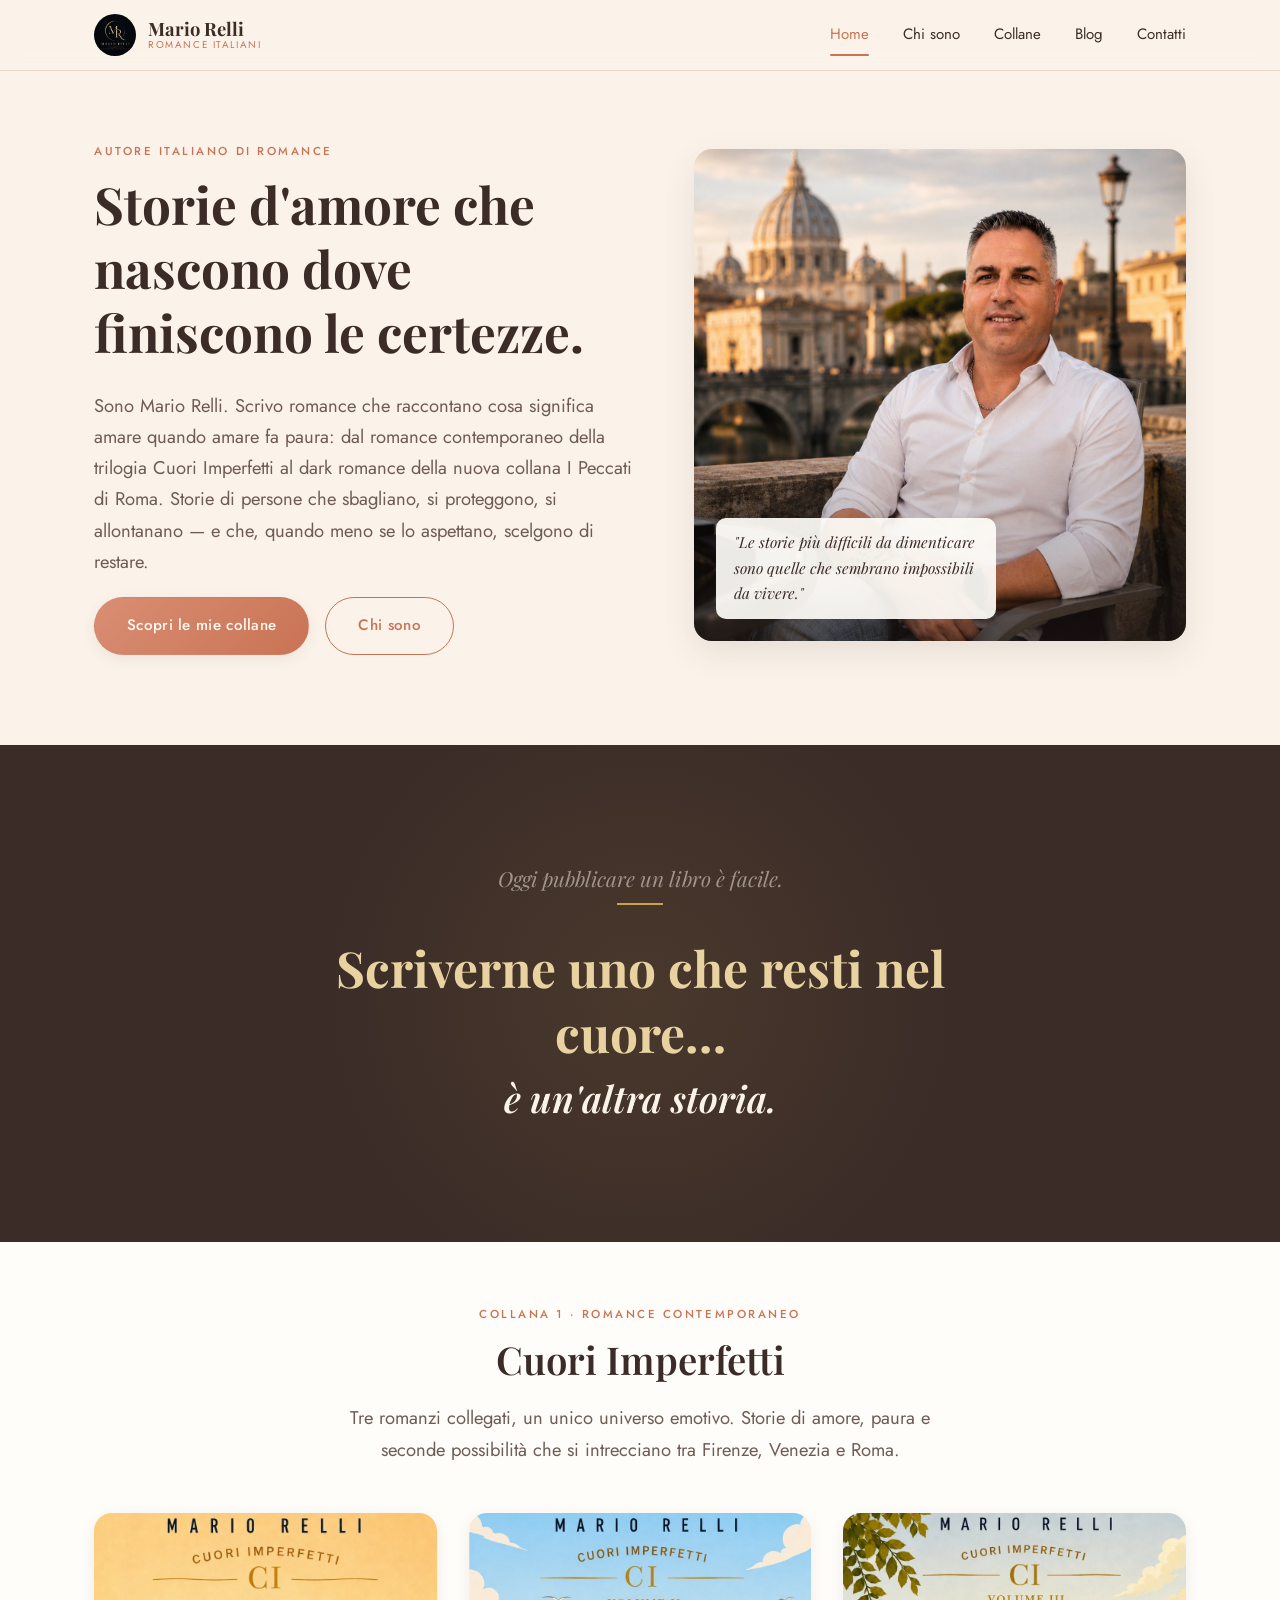
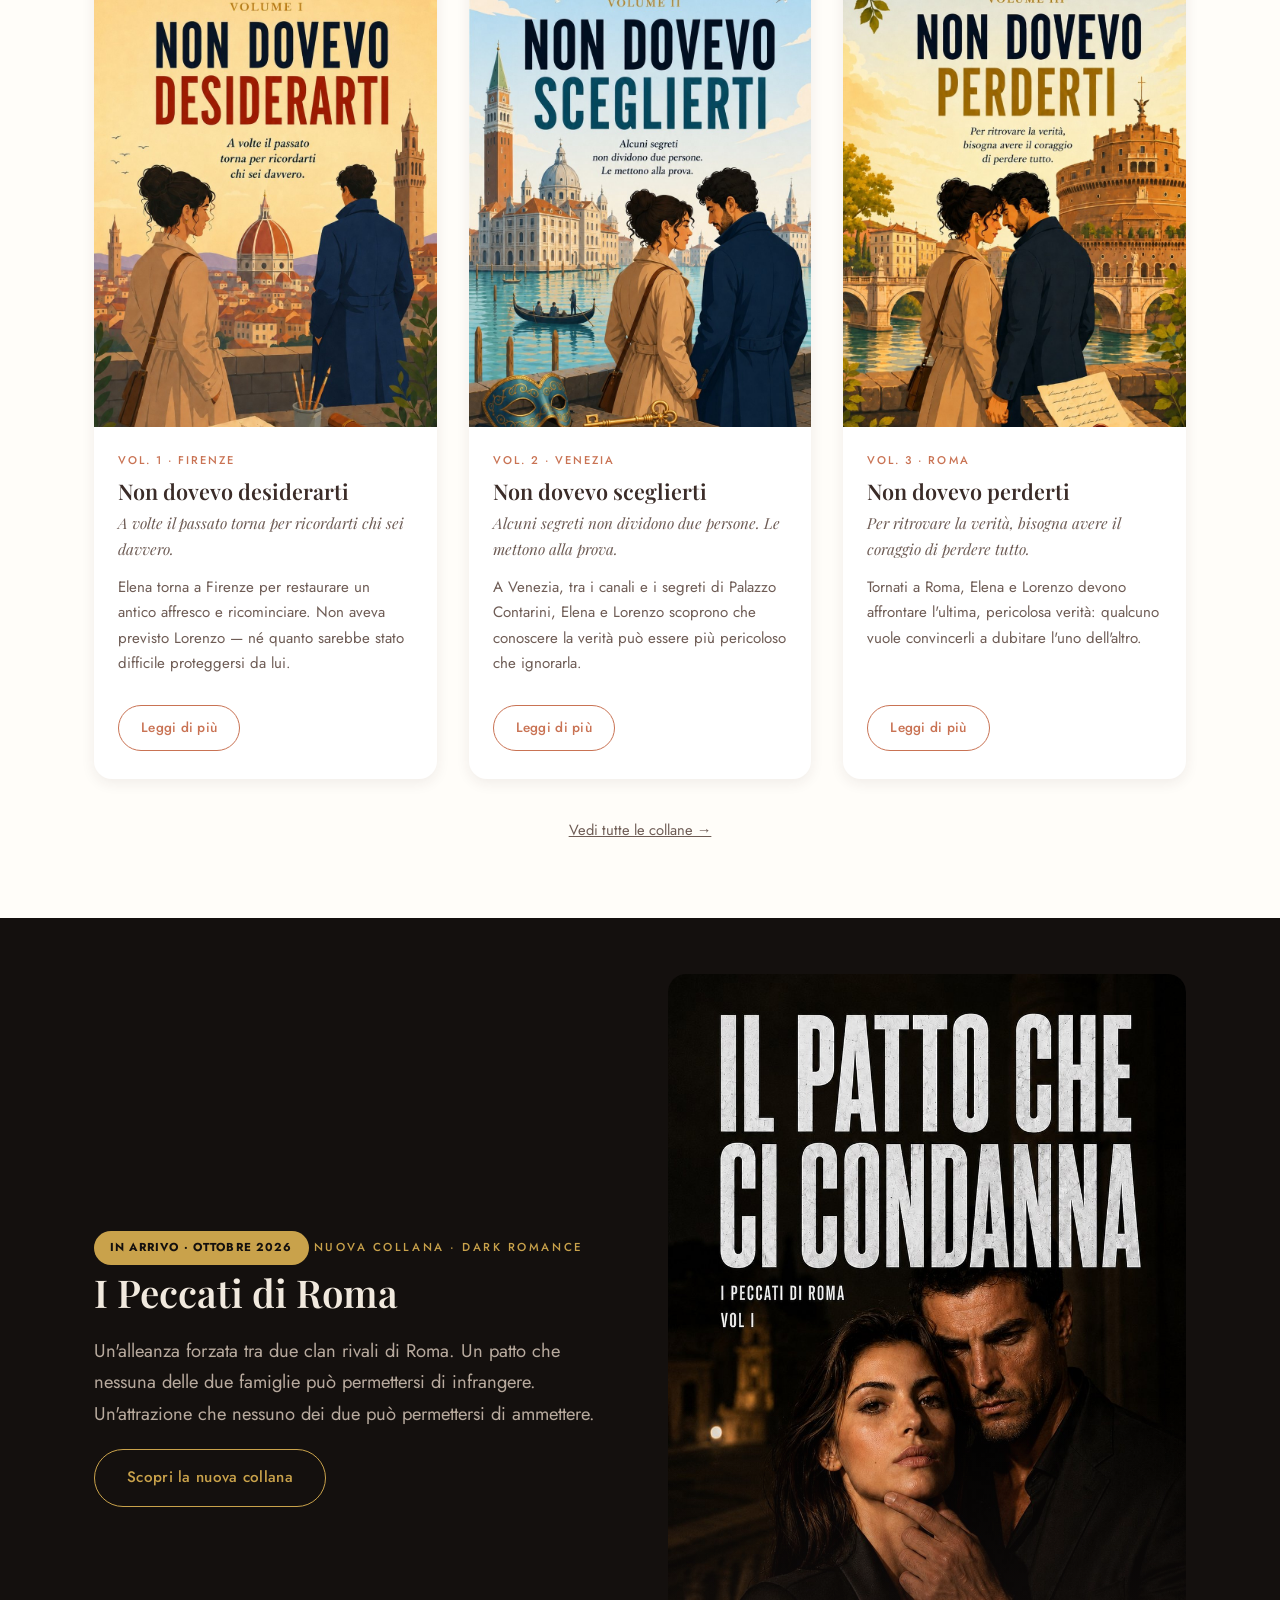
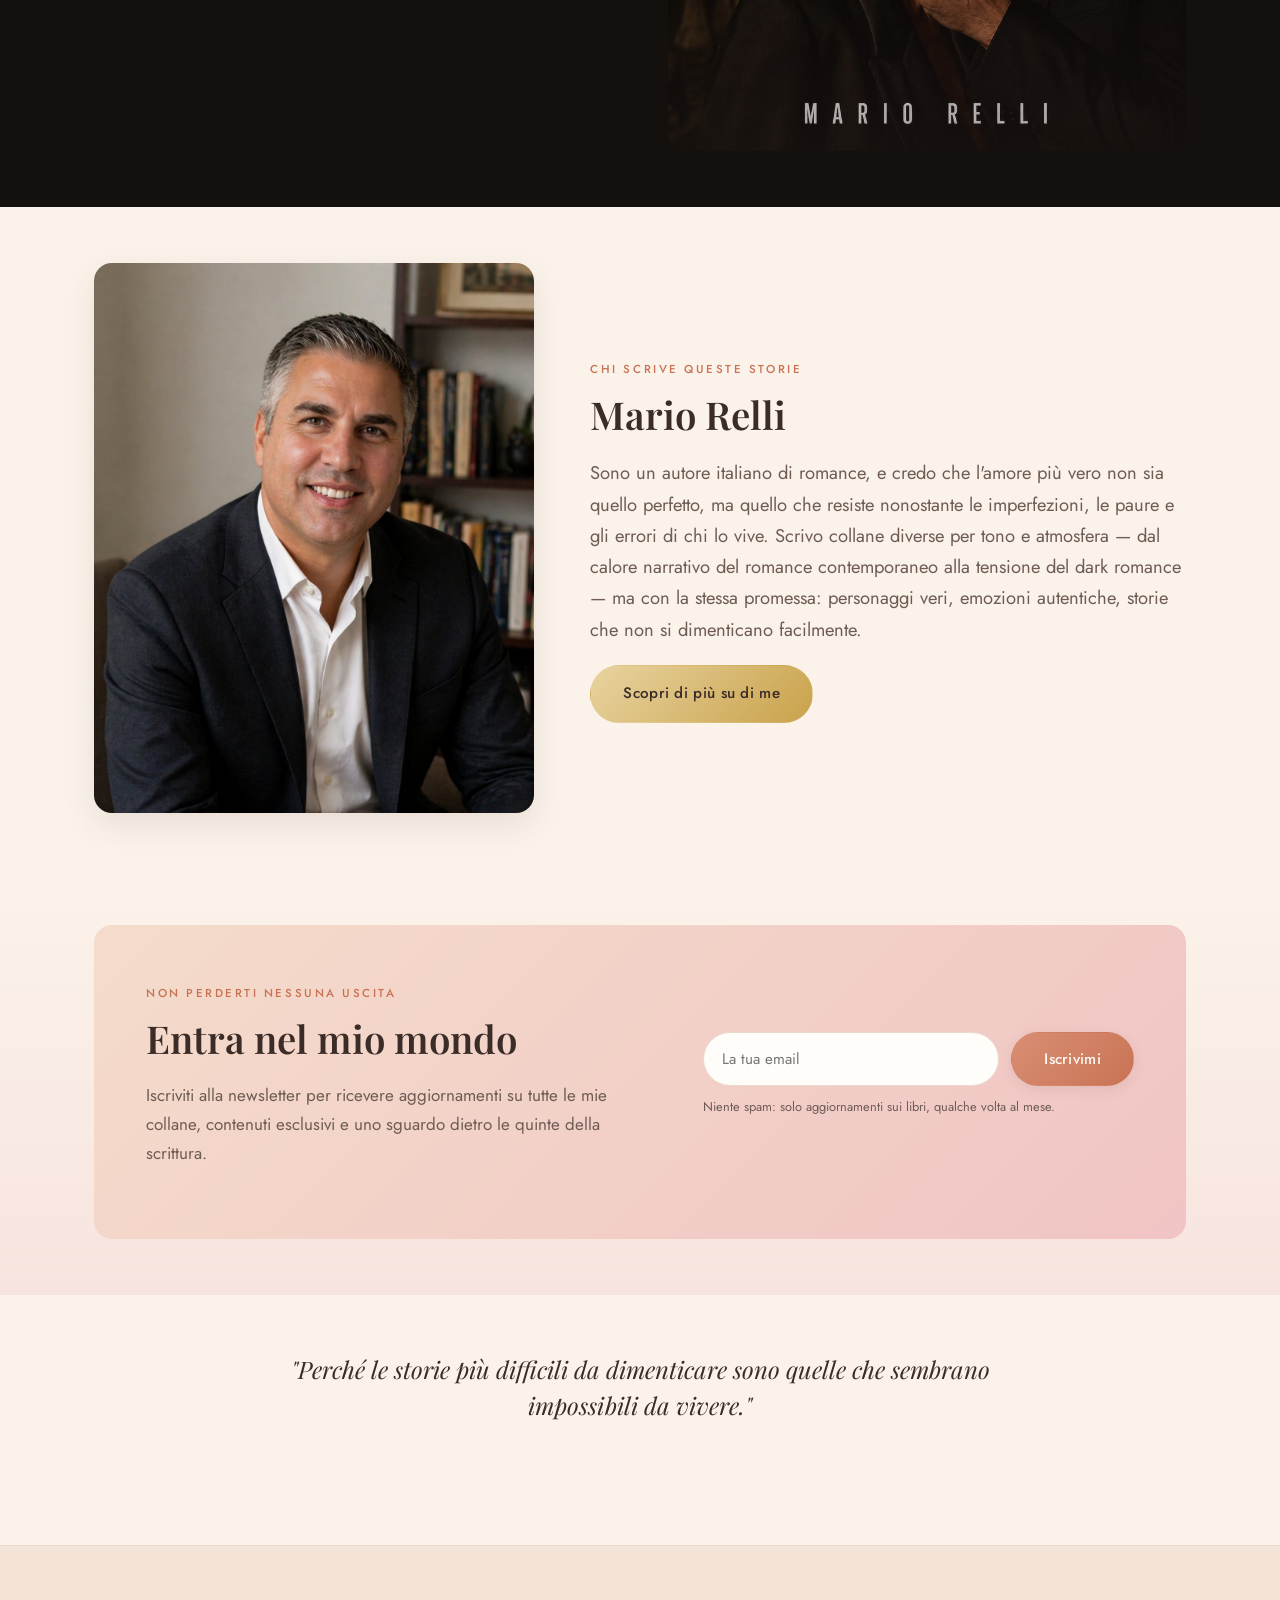
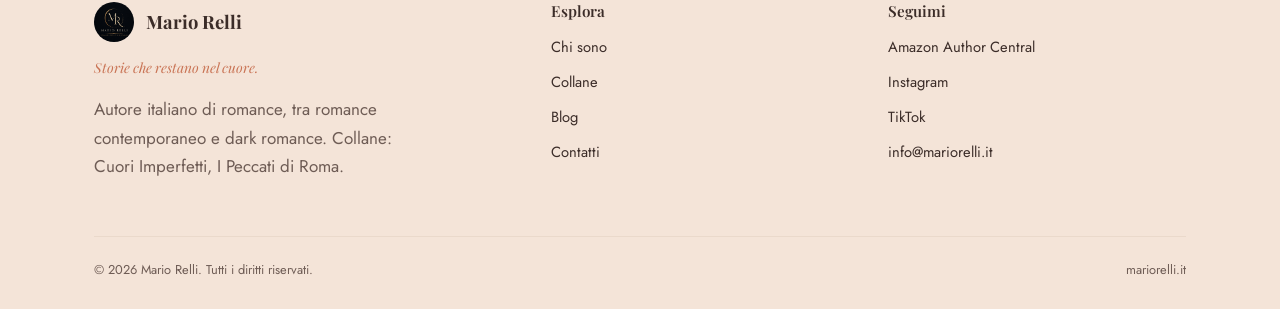
==== commit 05768e63: "Uniforma la spaziatura tra le sezioni su tutte le pagine del sito" ====
--- a/index.html
+++ b/index.html
@@ -63,7 +63,7 @@
   </div>
 </section>
 
-<section class="section-alt">
+<section class="section-alt section-tight">
   <div class="container">
     <div class="center" style="max-width:640px;">
       <span class="eyebrow">Collana 1 &middot; Romance contemporaneo</span>
@@ -116,7 +116,7 @@
   </div>
 </section>
 
-<section class="dark-zone">
+<section class="dark-zone section-tight">
   <div class="container">
     <div class="dark-teaser-grid">
       <div>
@@ -133,7 +133,7 @@
   </div>
 </section>
 
-<section>
+<section class="section-tight">
   <div class="container">
     <div class="about-grid">
       <div class="about-photo">
@@ -149,7 +149,7 @@
   </div>
 </section>
 
-<section class="section-blush">
+<section class="section-blush section-tight">
   <div class="container">
     <div class="newsletter-box">
       <div>
@@ -158,8 +158,8 @@
         <p>Iscriviti alla newsletter per ricevere aggiornamenti su tutte le mie collane, contenuti esclusivi e uno sguardo dietro le quinte della scrittura.</p>
       </div>
       <div>
-        <form class="newsletter-form" action="#" method="post">
-          <input type="email" name="email" placeholder="La tua email" required>
+        <form class="newsletter-form" action="https://assets.mailerlite.com/jsonp/2531318/forms/194434697727575292/subscribe" method="post">
+          <input type="email" name="fields[email]" placeholder="La tua email" required>
           <button type="submit" class="btn btn-primary">Iscrivimi</button>
         </form>
         <p class="newsletter-note">Niente spam: solo aggiornamenti sui libri, qualche volta al mese.</p>
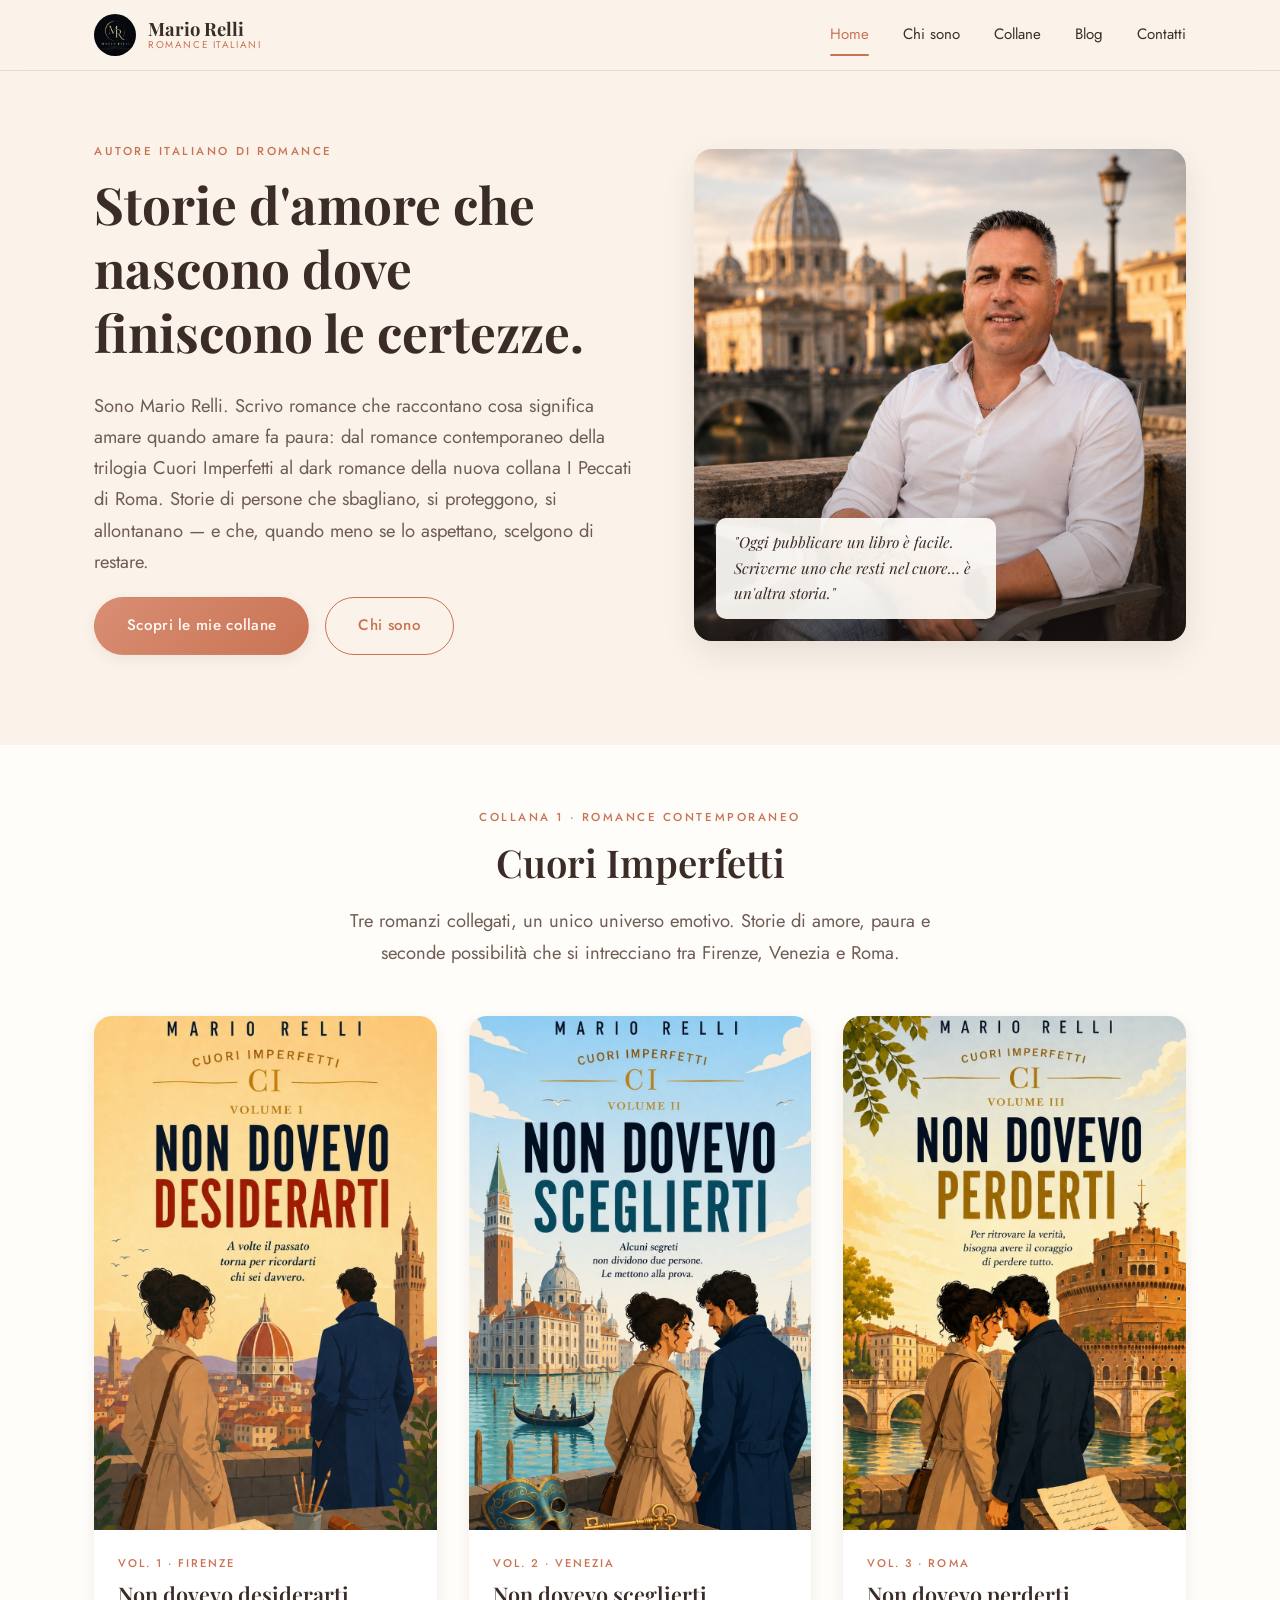
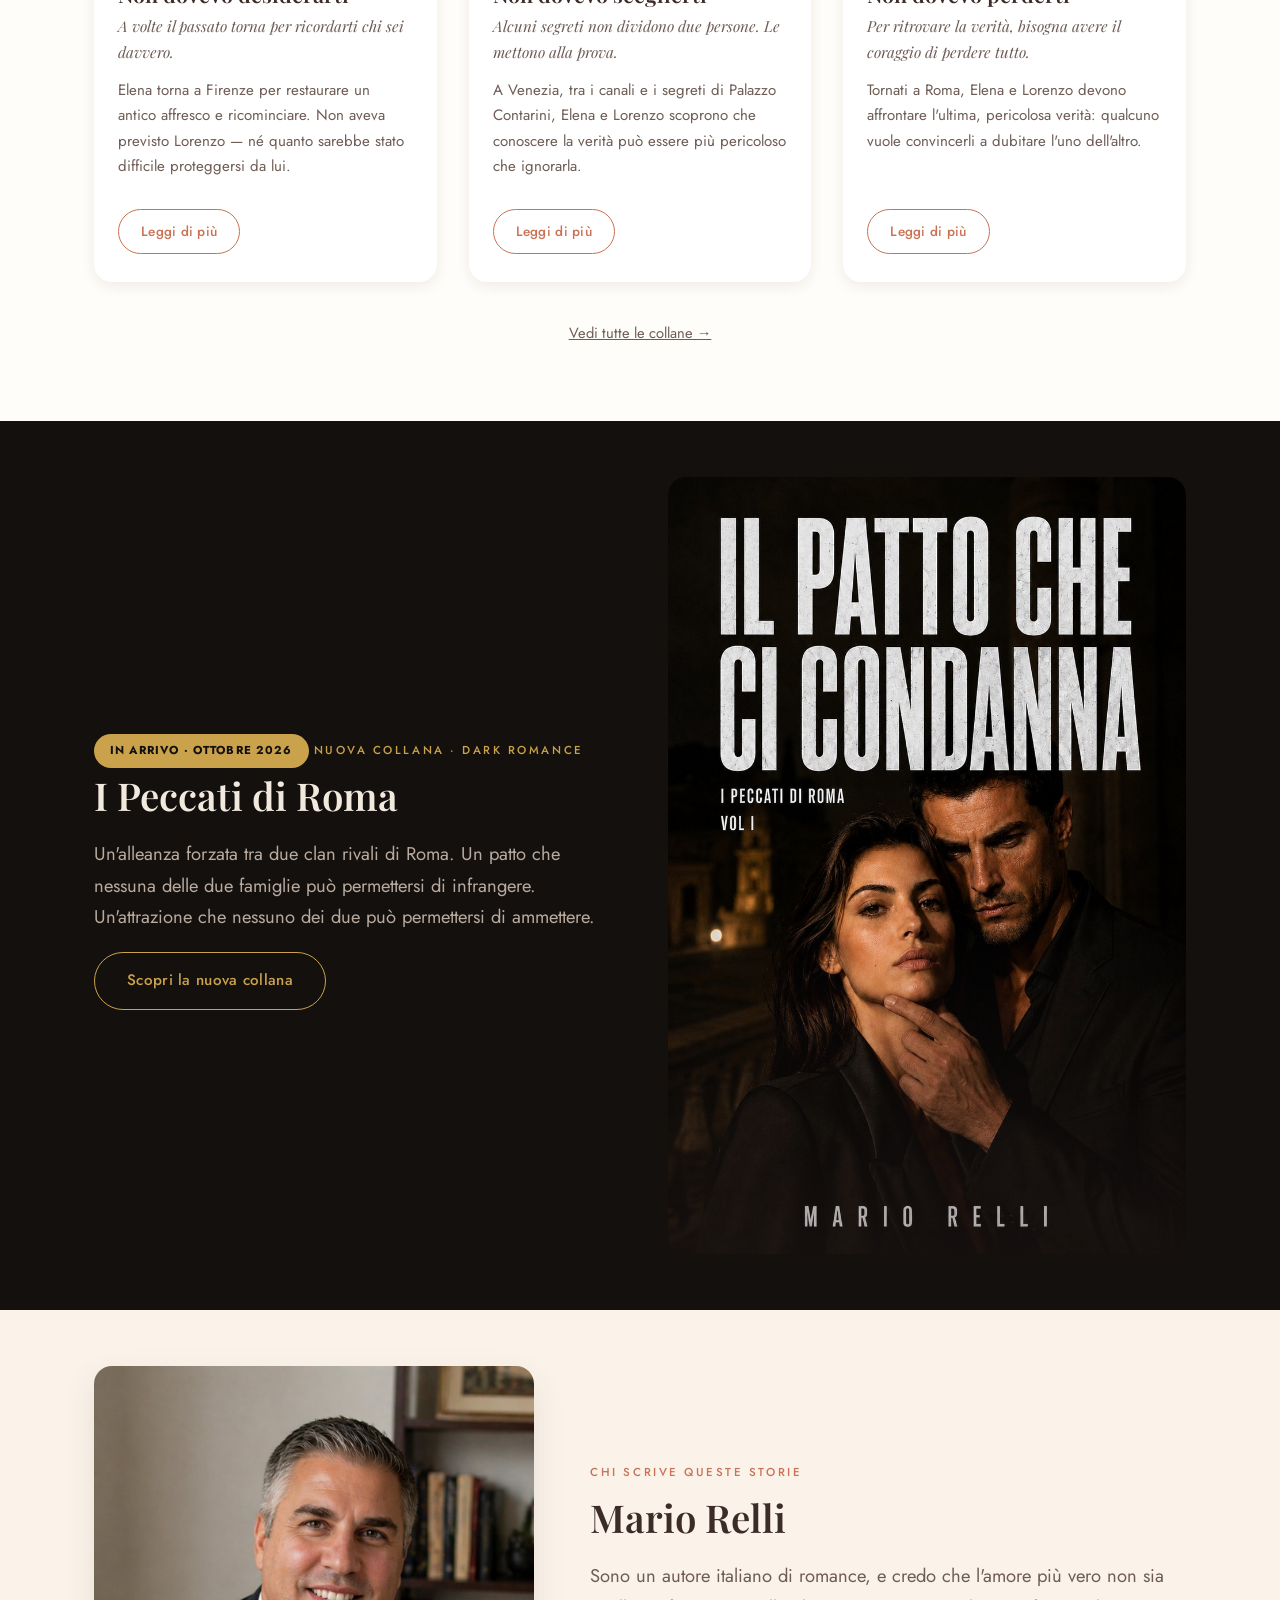
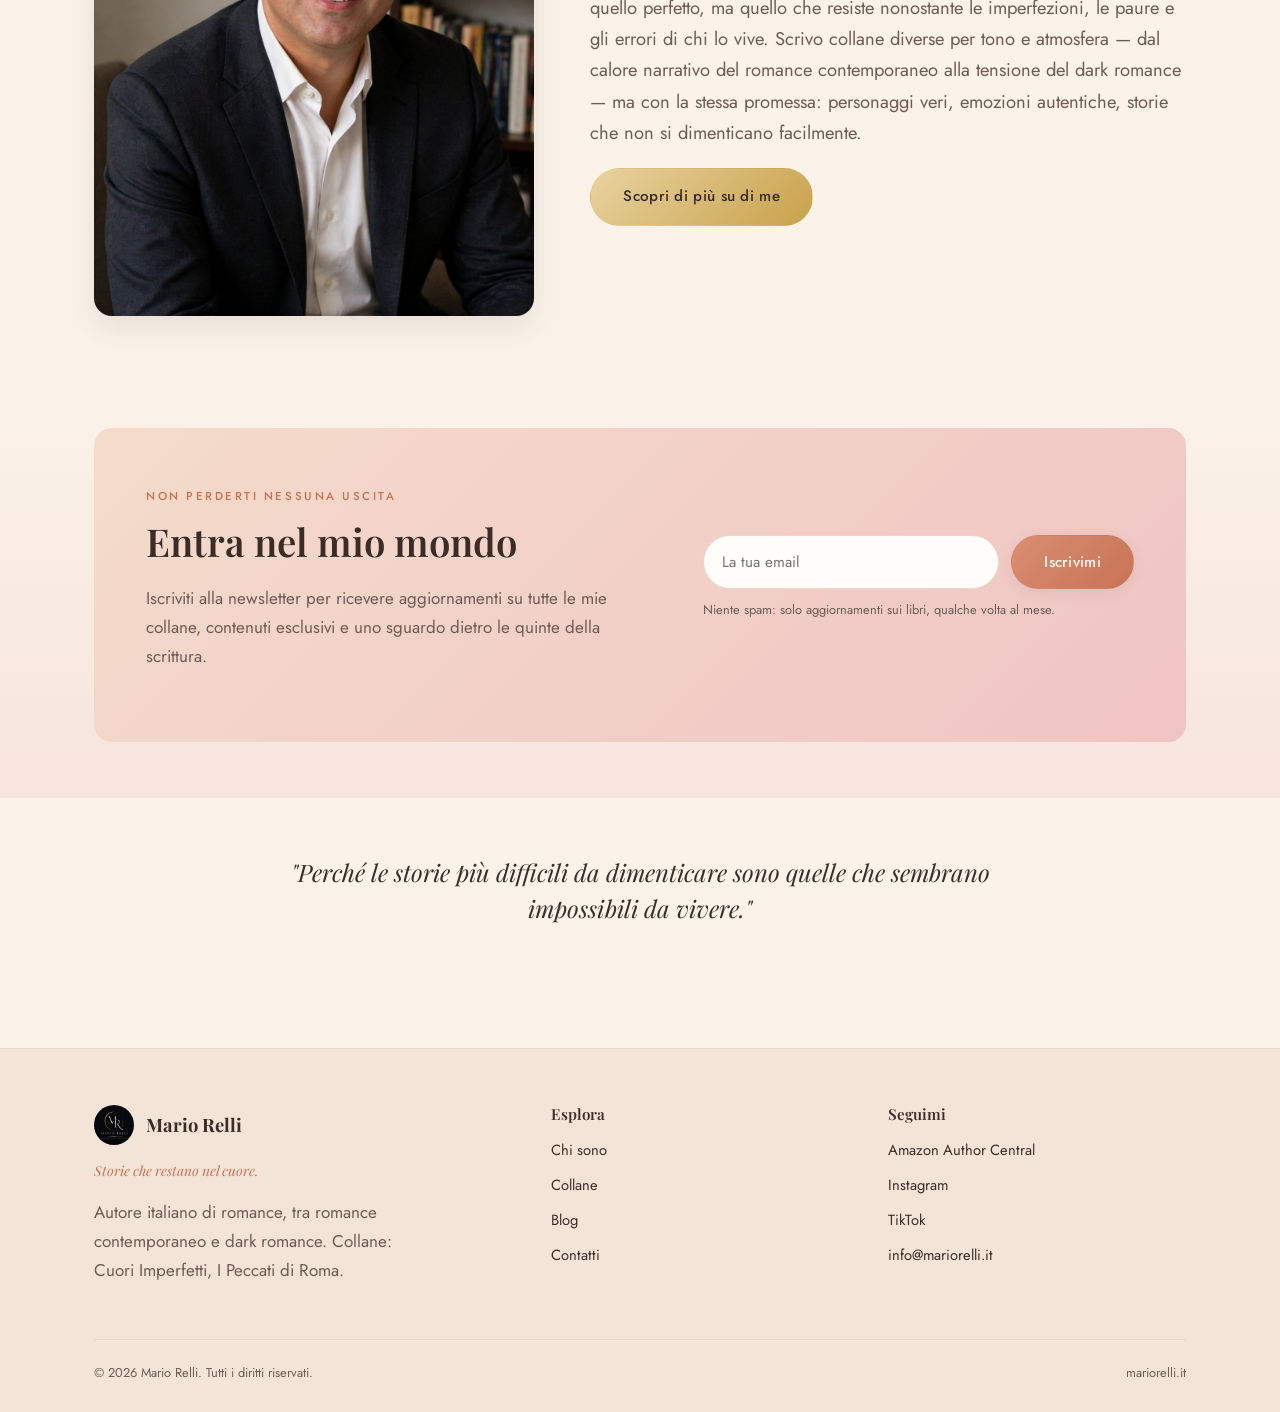
==== commit 80ff4184: "Sposta la citazione del manifesto nel riquadro foto in home e rimuove la sezione manifesto duplicata" ====
--- a/index.html
+++ b/index.html
@@ -47,18 +47,7 @@
     </div>
     <div class="hero-photo">
       <img src="images/autore-hero-home.jpg" alt="Mario Relli, autore">
-      <div class="hero-badge">"Le storie più difficili da dimenticare sono quelle che sembrano impossibili da vivere."</div>
-    </div>
-  </div>
-</section>
-
-<section class="manifesto">
-  <div class="container">
-    <div class="manifesto-inner">
-      <p class="manifesto-line is-muted">Oggi pubblicare un libro è facile.</p>
-      <div class="manifesto-rule"></div>
-      <p class="manifesto-line is-lead">Scriverne uno che resti nel cuore…</p>
-      <p class="manifesto-line is-close">è un'altra storia.</p>
+      <div class="hero-badge">"Oggi pubblicare un libro è facile. Scriverne uno che resti nel cuore… è un'altra storia."</div>
     </div>
   </div>
 </section>
@@ -149,7 +138,7 @@
   </div>
 </section>
 
-<section class="section-blush section-tight">
+<section class="section-blush section-tight" id="newsletter">
   <div class="container">
     <div class="newsletter-box">
       <div>
@@ -213,6 +202,6 @@
   </div>
 </footer>
 
-<script src="js/main.js"></script>
+<script src="js/main.js?v=3"></script>
 </body>
 </html>
--- a/css/style.css
+++ b/css/style.css
@@ -280,6 +280,81 @@
   align-items: center;
 }
 .series-banner img { width: 84px; height: 84px; border-radius: 50%; }
+
+/* Popup di conferma iscrizione newsletter */
+.ml-modal-overlay {
+  position: fixed;
+  inset: 0;
+  background: rgba(59, 44, 40, 0.55);
+  display: none;
+  align-items: center;
+  justify-content: center;
+  z-index: 1000;
+  padding: 24px;
+}
+.ml-modal-overlay.is-open { display: flex; }
+.ml-modal {
+  position: relative;
+  background: var(--cream-soft);
+  border-radius: var(--radius);
+  padding: 44px 36px 36px;
+  max-width: 420px;
+  width: 100%;
+  text-align: center;
+  box-shadow: var(--shadow);
+  animation: mlModalIn 0.22s ease;
+}
+@keyframes mlModalIn {
+  from { opacity: 0; transform: translateY(14px) scale(0.97); }
+  to { opacity: 1; transform: translateY(0) scale(1); }
+}
+.ml-modal-x {
+  position: absolute;
+  top: 14px; right: 16px;
+  background: none;
+  border: none;
+  cursor: pointer;
+  font-size: 1.5rem;
+  line-height: 1;
+  color: var(--ink-soft);
+  padding: 4px;
+}
+.ml-modal-icon {
+  width: 56px;
+  height: 56px;
+  border-radius: 50%;
+  background: var(--gold);
+  color: #fff;
+  display: flex;
+  align-items: center;
+  justify-content: center;
+  margin: 0 auto 20px;
+  font-size: 1.5rem;
+  font-weight: 700;
+}
+.ml-modal-overlay.is-error .ml-modal-icon { background: var(--terracotta-deep); }
+.ml-modal-title {
+  font-family: var(--serif);
+  font-size: 1.35rem;
+  color: var(--ink);
+  margin-bottom: 10px;
+}
+.ml-modal-text {
+  color: var(--ink-soft);
+  font-size: 0.95rem;
+  margin-bottom: 26px;
+}
+.ml-modal-close { width: 100%; justify-content: center; }
+
+body.dark-zone .ml-modal {
+  background: var(--dr-card);
+  border: 1px solid var(--dr-line);
+}
+body.dark-zone .ml-modal-title { color: var(--dr-text); }
+body.dark-zone .ml-modal-text { color: var(--dr-text-soft); }
+body.dark-zone .ml-modal-x { color: var(--dr-text-soft); }
+body.dark-zone .ml-modal-icon { background: var(--dr-gold); color: var(--dr-bg); }
+body.dark-zone .ml-modal-overlay.is-error .ml-modal-icon { background: var(--dr-wine); color: var(--dr-text); }
 
 /* Manifesto — il mantra del sito */
 .manifesto {
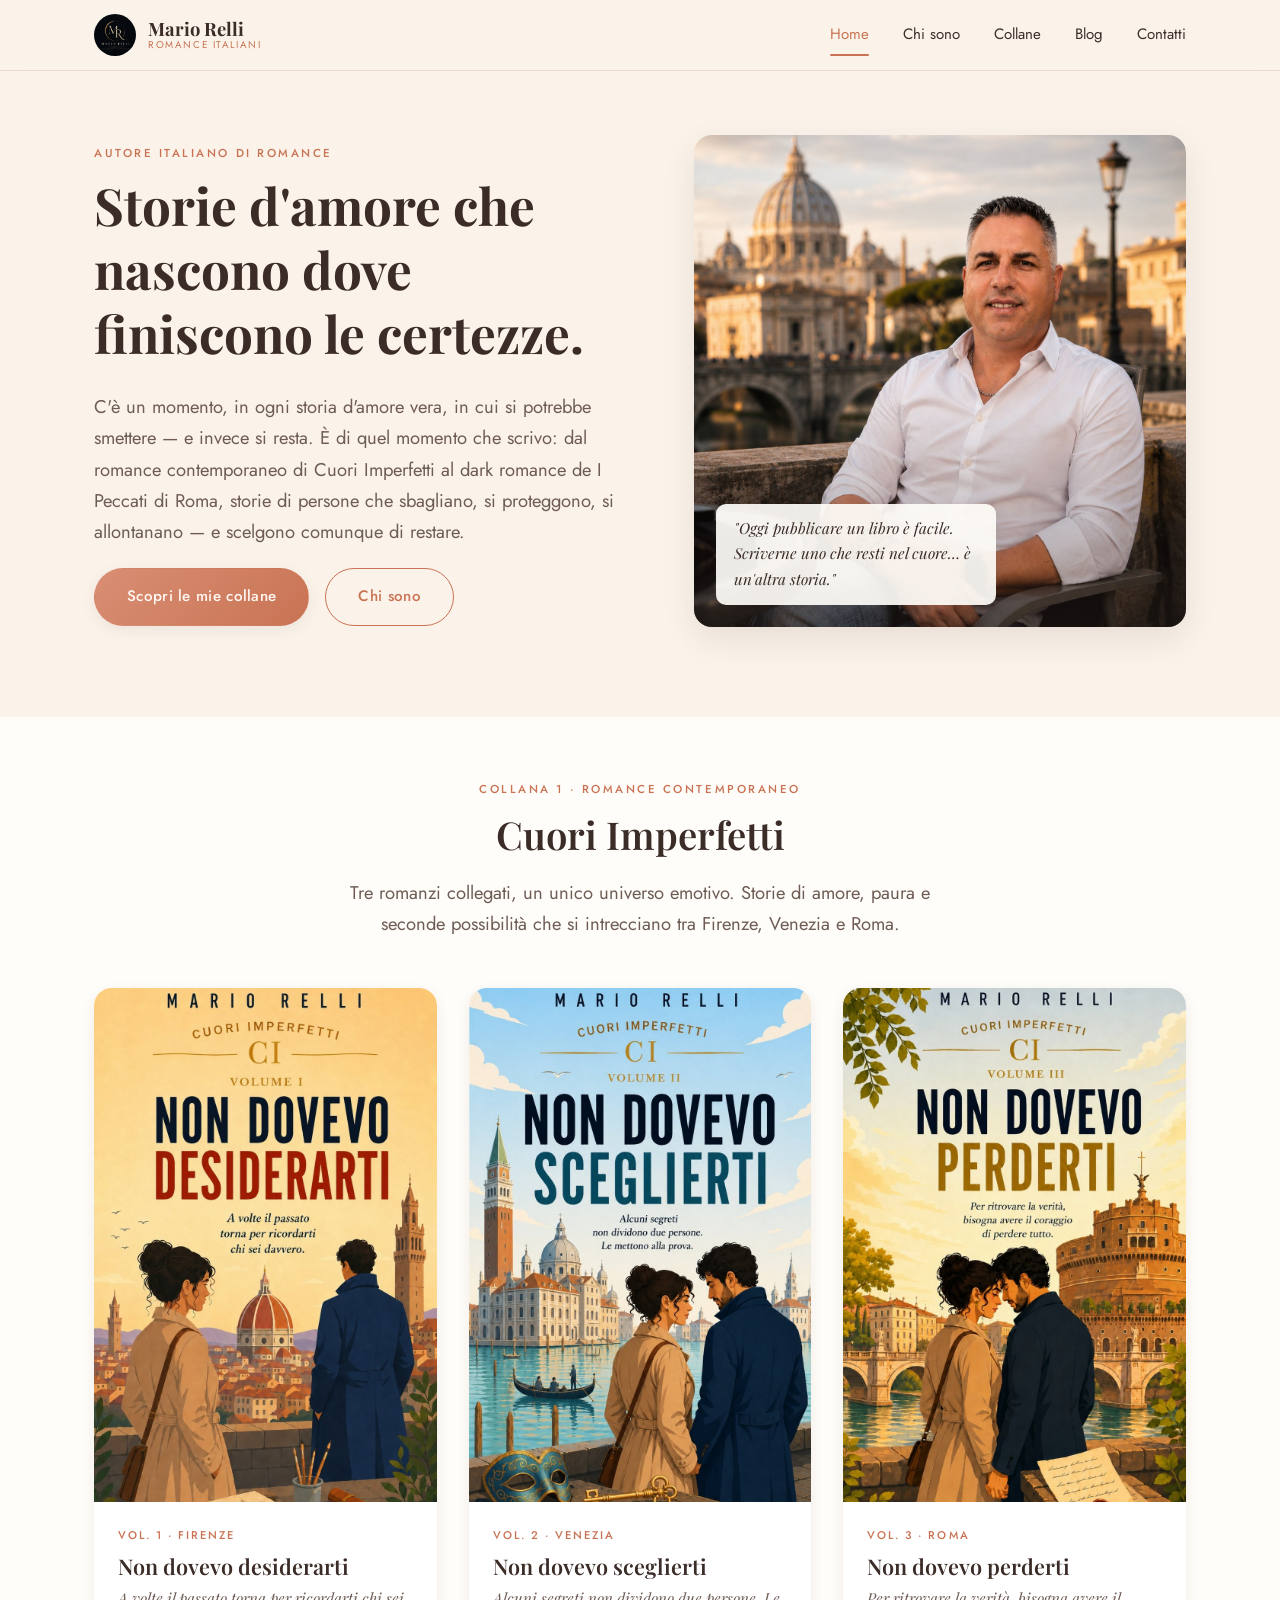
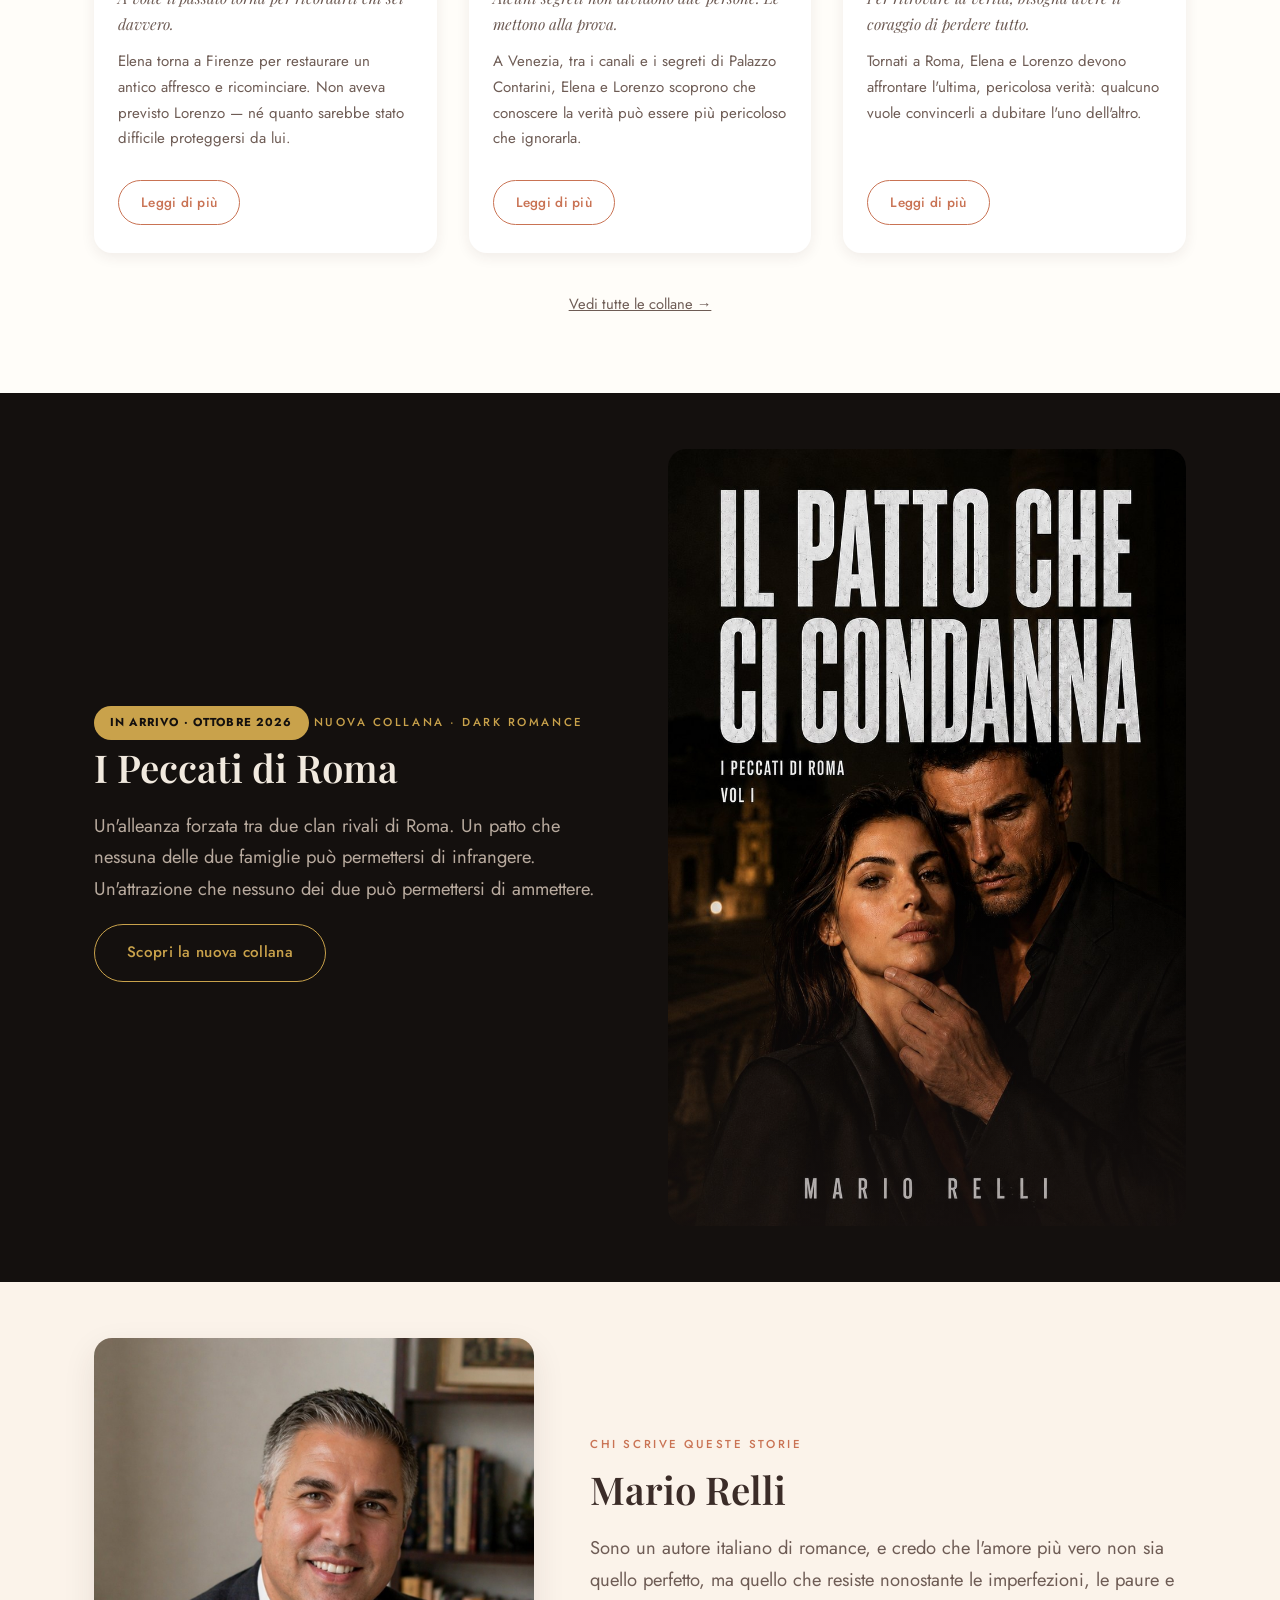
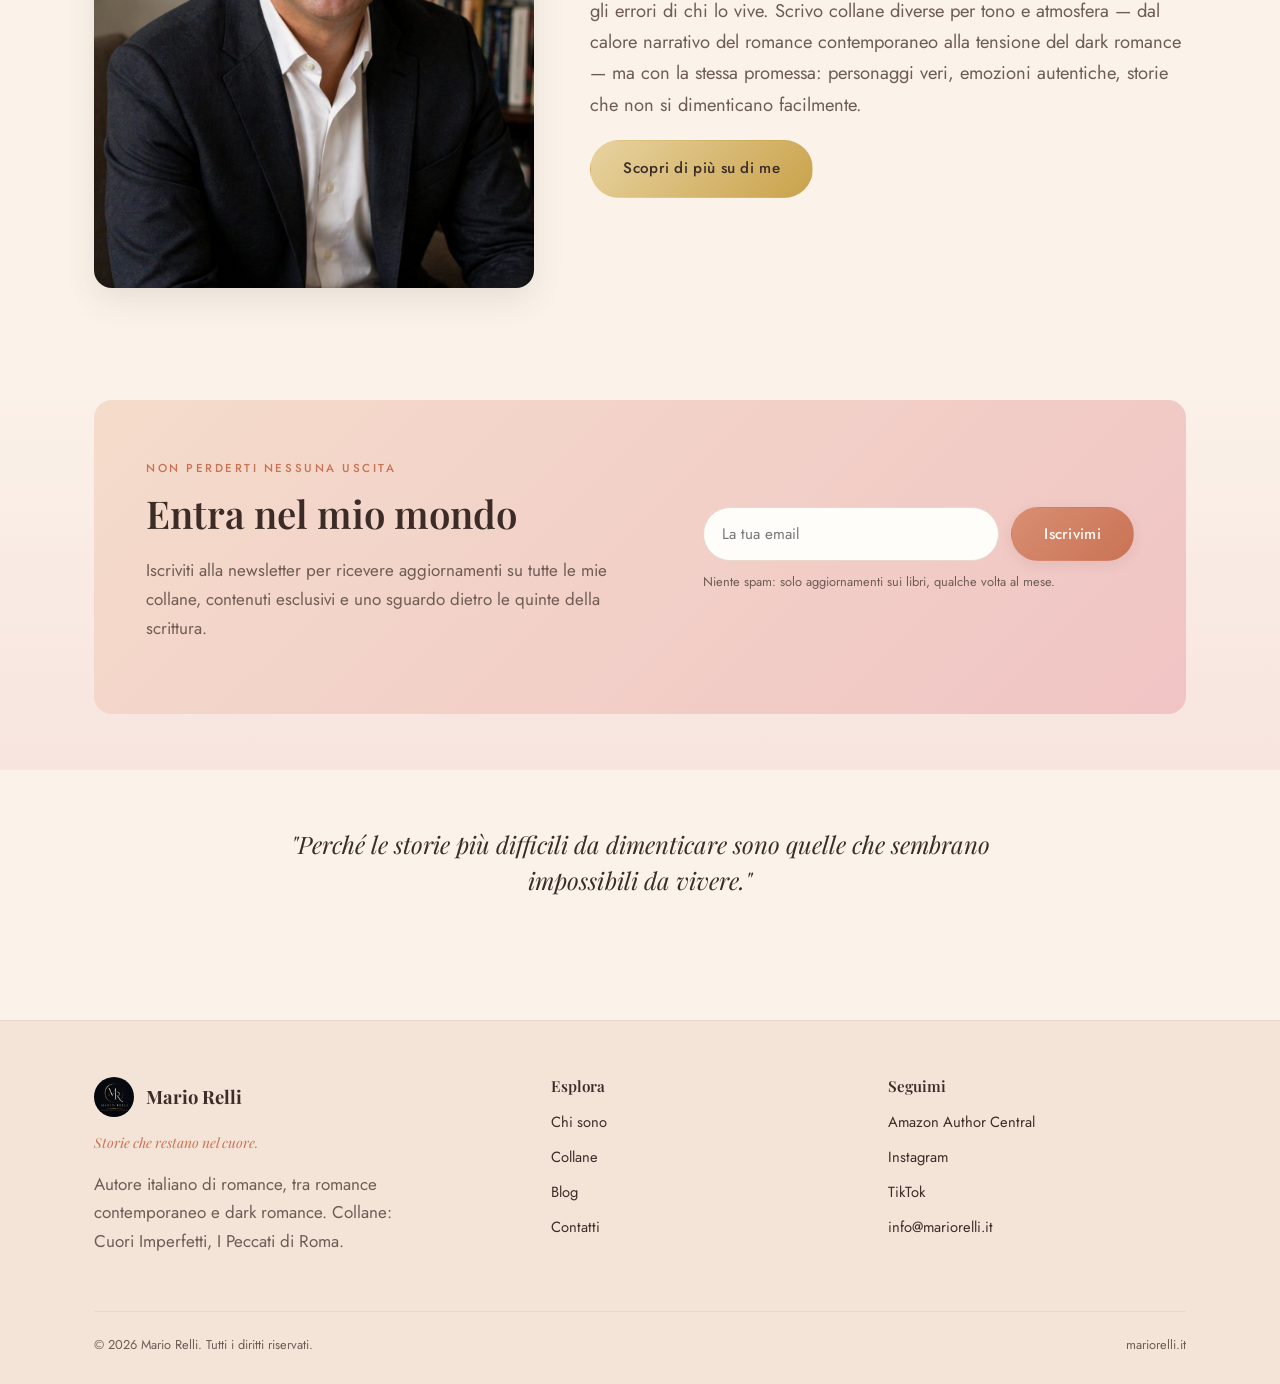
==== commit 78450f64: "Riscrive il testo di apertura della home, più narrativo e meno da presentazione formale" ====
--- a/index.html
+++ b/index.html
@@ -39,7 +39,7 @@
     <div class="hero-copy">
       <span class="eyebrow">Autore italiano di romance</span>
       <h1>Storie d'amore che nascono dove finiscono le certezze.</h1>
-      <p class="lede">Sono Mario Relli. Scrivo romance che raccontano cosa significa amare quando amare fa paura: dal romance contemporaneo della trilogia Cuori Imperfetti al dark romance della nuova collana I Peccati di Roma. Storie di persone che sbagliano, si proteggono, si allontanano — e che, quando meno se lo aspettano, scelgono di restare.</p>
+      <p class="lede">C'è un momento, in ogni storia d'amore vera, in cui si potrebbe smettere — e invece si resta. È di quel momento che scrivo: dal romance contemporaneo di Cuori Imperfetti al dark romance de I Peccati di Roma, storie di persone che sbagliano, si proteggono, si allontanano — e scelgono comunque di restare.</p>
       <div class="btn-row">
         <a href="collane.html" class="btn btn-primary">Scopri le mie collane</a>
         <a href="chi-sono.html" class="btn btn-outline">Chi sono</a>
